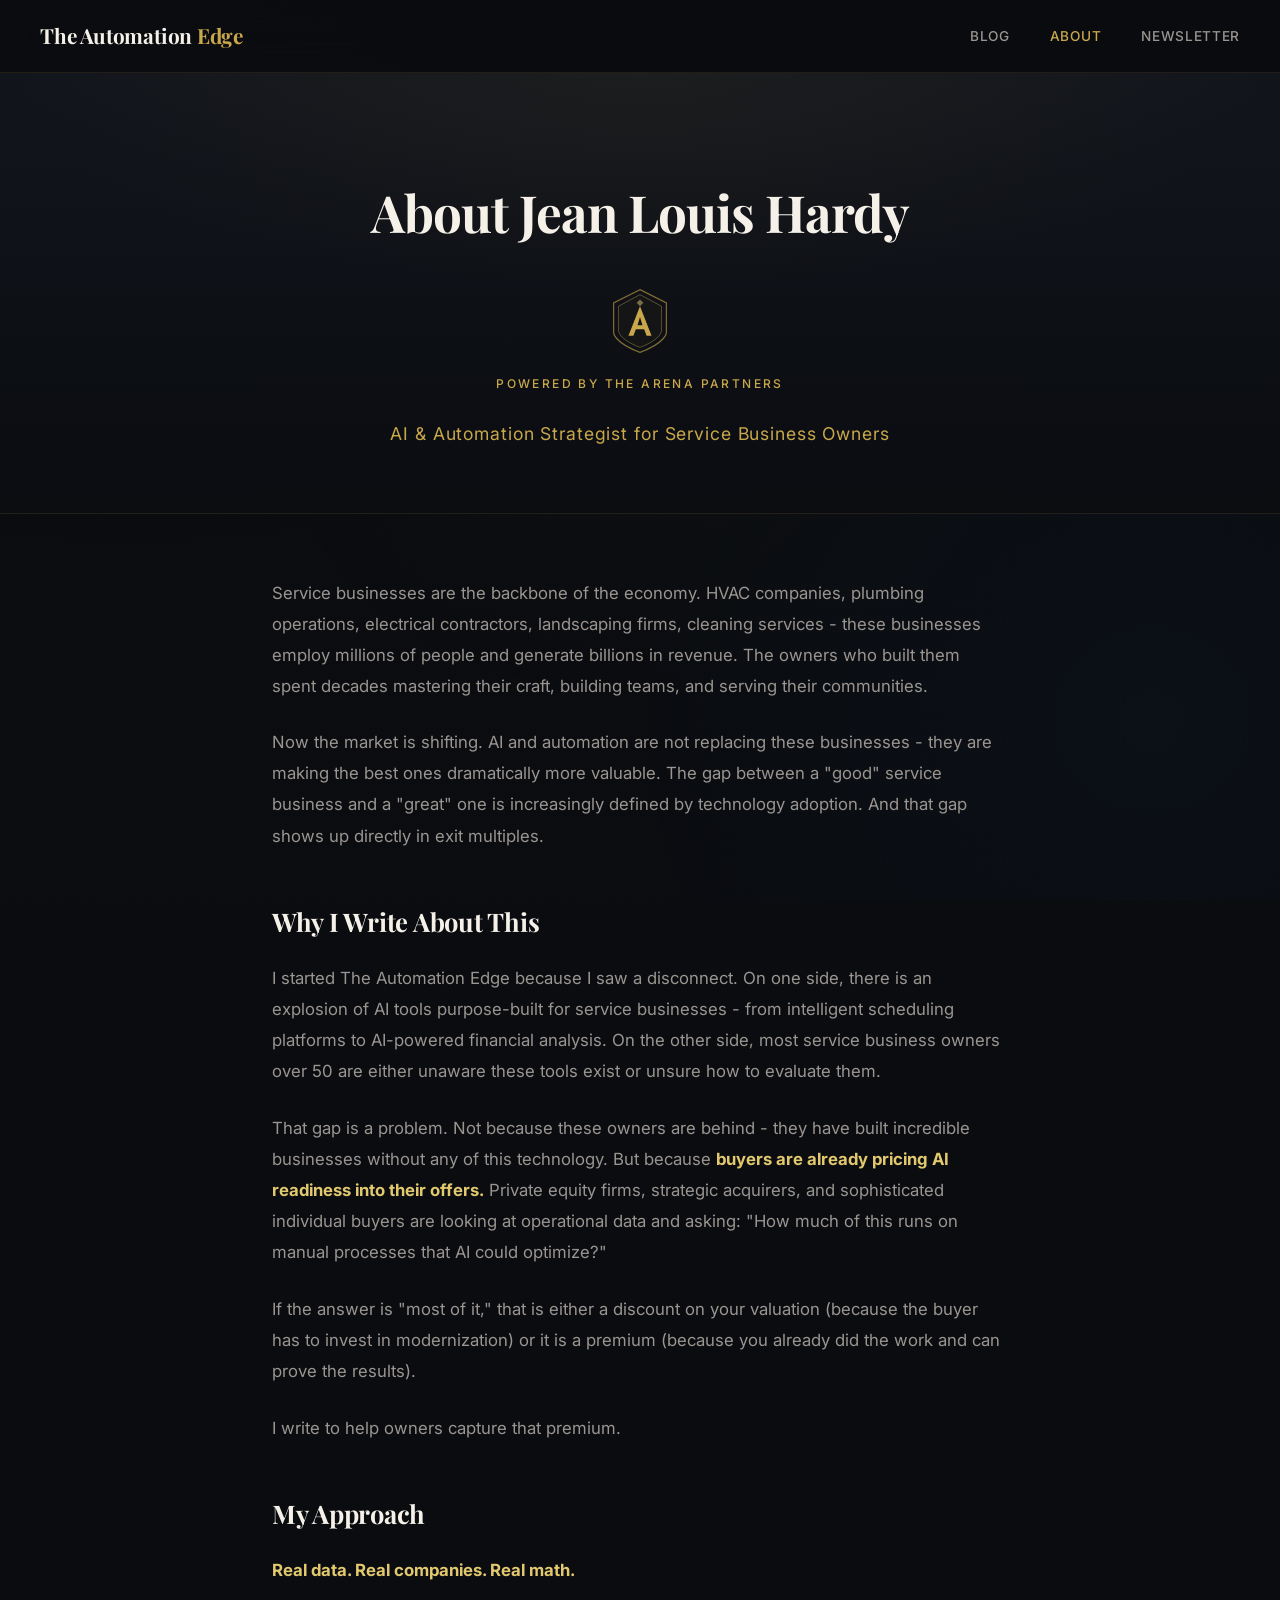
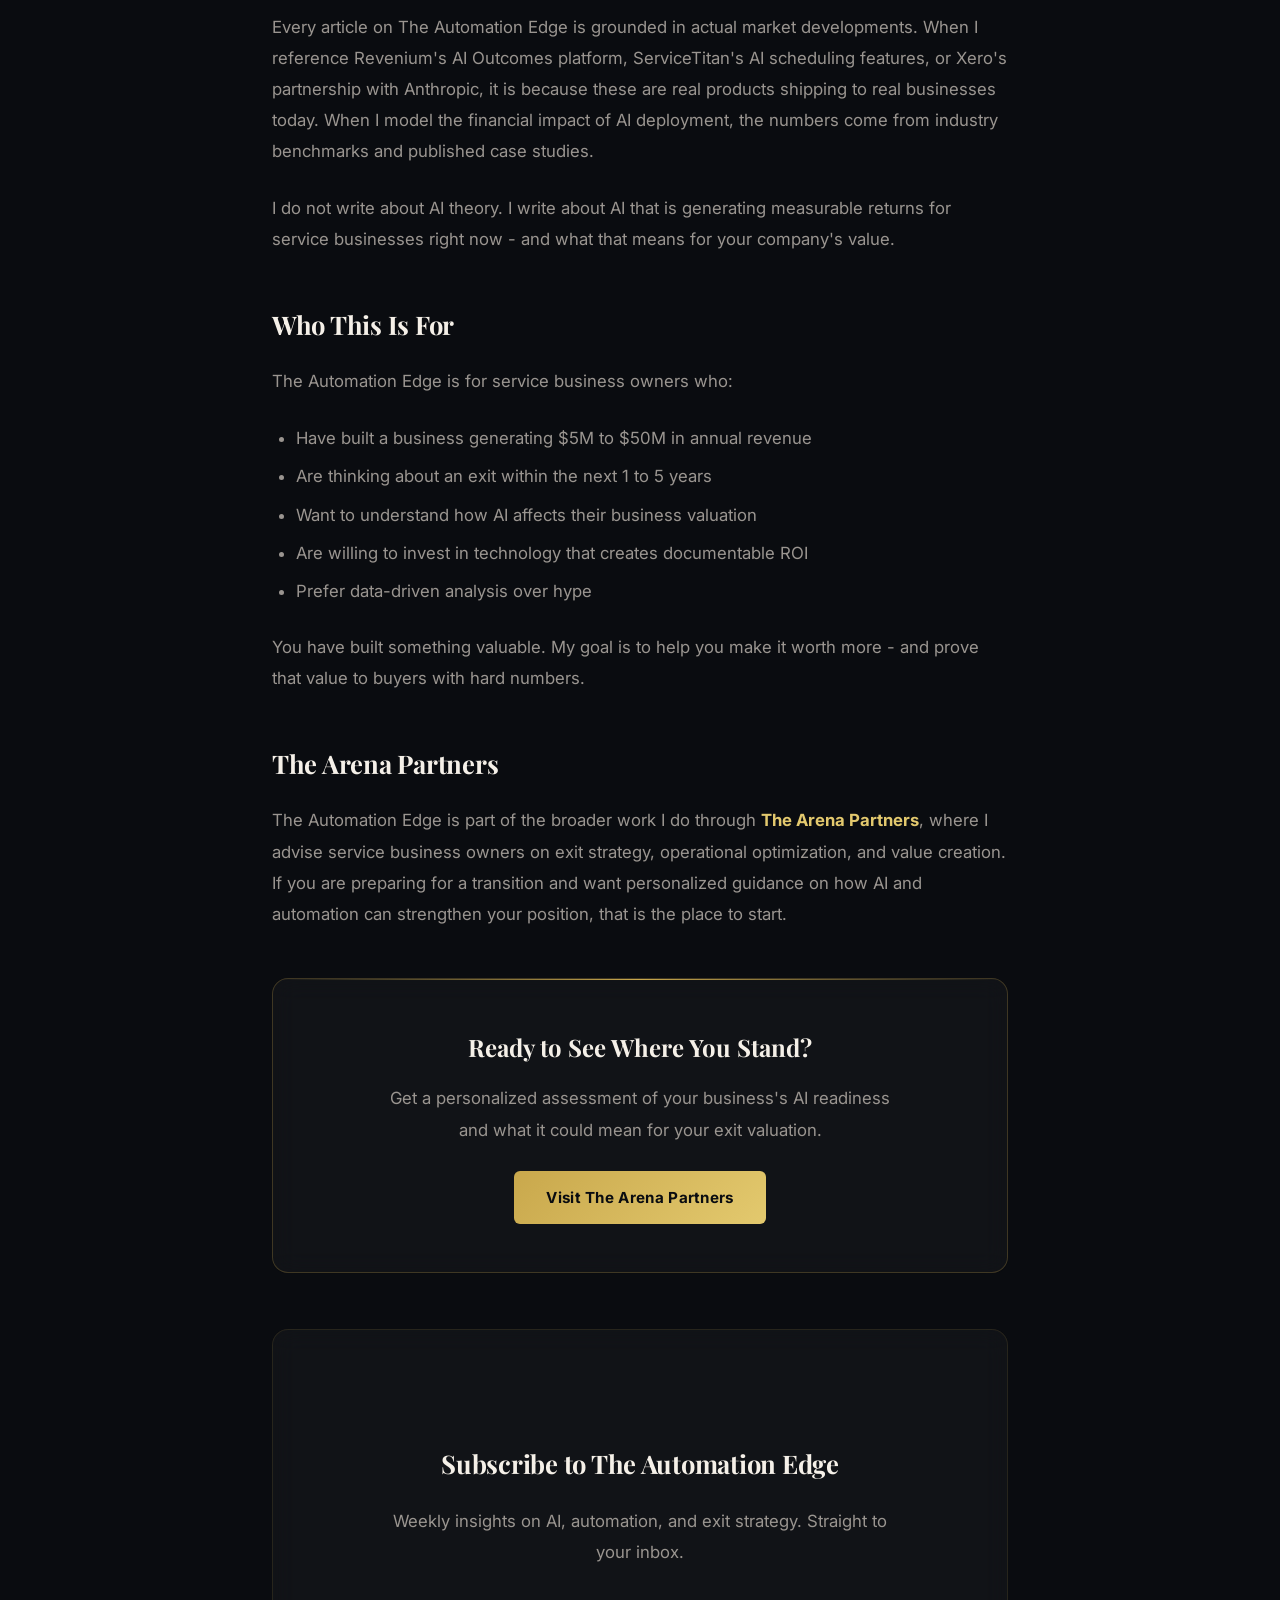
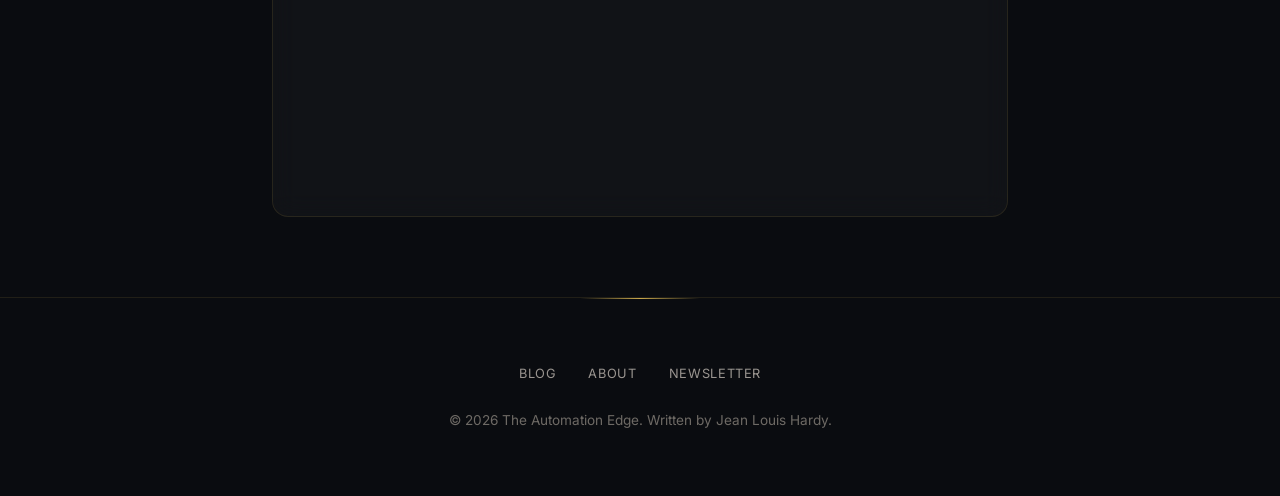
==== about.html @ 89a496de "Premium redesign: Arena logo, glassmorphism, gold accents, scroll progress bar - Added inline SVG Ar" ====
<!DOCTYPE html>
<html lang="en">
<head>
  <meta charset="UTF-8">
  <meta name="viewport" content="width=device-width, initial-scale=1.0">
  <title>About Jean Louis Hardy - The Automation Edge</title>
  <meta name="description" content="Jean Louis Hardy writes about AI, automation, and exit strategy for service business owners. Learn about the mind behind The Automation Edge.">
  <meta name="author" content="Jean Louis Hardy">
  <link rel="canonical" href="https://vivianashford.github.io/automation-edge/about.html">

  <!-- Open Graph -->
  <meta property="og:type" content="profile">
  <meta property="og:title" content="About Jean Louis Hardy - The Automation Edge">
  <meta property="og:description" content="AI and automation strategist helping service business owners maximize exit value.">
  <meta property="og:url" content="https://vivianashford.github.io/automation-edge/about.html">
  <meta property="og:site_name" content="The Automation Edge">

  <link rel="stylesheet" href="style.css">

  <!-- Google Analytics -->
  <script async src="https://www.googletagmanager.com/gtag/js?id=G-SDMM90P63D"></script>
  <script>
    window.dataLayer = window.dataLayer || [];
    function gtag(){dataLayer.push(arguments);}
    gtag('js', new Date());
    gtag('config', 'G-SDMM90P63D');
  </script>

  <script type="application/ld+json">
  {
    "@context": "https://schema.org",
    "@type": "Person",
    "name": "Jean Louis Hardy",
    "url": "https://vivianashford.github.io/automation-edge/about.html",
    "jobTitle": "AI & Automation Strategist",
    "description": "Helping service business owners leverage AI and automation to increase operational efficiency, drive higher valuations, and achieve premium exits."
  }
  </script>
</head>
<body>

  <!-- Scroll Progress Bar -->
  <div class="scroll-progress" id="scrollProgress"></div>

  <!-- Navigation -->
  <nav class="site-nav">
    <div class="nav-inner">
      <a href="index.html" class="nav-brand">The Automation <span>Edge</span></a>
      <button class="nav-toggle" onclick="document.querySelector('.nav-links').classList.toggle('open')" aria-label="Toggle menu">&#9776;</button>
      <ul class="nav-links">
        <li><a href="index.html">Blog</a></li>
        <li><a href="about.html" class="active">About</a></li>
        <li><a href="https://thearenapartners.substack.com" target="_blank" rel="noopener">Newsletter</a></li>
      </ul>
    </div>
  </nav>

  <!-- About Hero -->
  <section class="about-hero">
    <h1>About Jean Louis Hardy</h1>

    <!-- Arena Logo -->
    <div class="arena-logo-container">
      <svg width="60" height="66" viewBox="0 0 72 80" fill="none" xmlns="http://www.w3.org/2000/svg">
        <path d="M36 2L68 18V54C68 54 68 66 36 78C4 66 4 54 4 54V18L36 2Z" stroke="#C9A84C" stroke-width="1.5" fill="none" opacity="0.6"/>
        <path d="M36 8L62 22V52C62 52 62 62 36 72C10 62 10 52 10 52V22L36 8Z" stroke="#C9A84C" stroke-width="0.5" fill="rgba(201,168,76,0.03)"/>
        <path d="M36 22L50 58H44L41 50H31L28 58H22L36 22Z M33 45H39L36 35L33 45Z" fill="#C9A84C"/>
        <path d="M36 14L40 18L36 22L32 18L36 14Z" fill="#E3C96E" opacity="0.5"/>
      </svg>
      <div class="arena-logo-text">Powered by The Arena Partners</div>
    </div>

    <p class="subtitle">AI &amp; Automation Strategist for Service Business Owners</p>
  </section>

  <!-- About Content -->
  <div class="about-content">

    <p>Service businesses are the backbone of the economy. HVAC companies, plumbing operations, electrical contractors, landscaping firms, cleaning services - these businesses employ millions of people and generate billions in revenue. The owners who built them spent decades mastering their craft, building teams, and serving their communities.</p>

    <p>Now the market is shifting. AI and automation are not replacing these businesses - they are making the best ones dramatically more valuable. The gap between a "good" service business and a "great" one is increasingly defined by technology adoption. And that gap shows up directly in exit multiples.</p>

    <h2>Why I Write About This</h2>

    <p>I started The Automation Edge because I saw a disconnect. On one side, there is an explosion of AI tools purpose-built for service businesses - from intelligent scheduling platforms to AI-powered financial analysis. On the other side, most service business owners over 50 are either unaware these tools exist or unsure how to evaluate them.</p>

    <p>That gap is a problem. Not because these owners are behind - they have built incredible businesses without any of this technology. But because <strong>buyers are already pricing AI readiness into their offers.</strong> Private equity firms, strategic acquirers, and sophisticated individual buyers are looking at operational data and asking: "How much of this runs on manual processes that AI could optimize?"</p>

    <p>If the answer is "most of it," that is either a discount on your valuation (because the buyer has to invest in modernization) or it is a premium (because you already did the work and can prove the results).</p>

    <p>I write to help owners capture that premium.</p>

    <h2>My Approach</h2>

    <p><strong>Real data. Real companies. Real math.</strong></p>

    <p>Every article on The Automation Edge is grounded in actual market developments. When I reference Revenium's AI Outcomes platform, ServiceTitan's AI scheduling features, or Xero's partnership with Anthropic, it is because these are real products shipping to real businesses today. When I model the financial impact of AI deployment, the numbers come from industry benchmarks and published case studies.</p>

    <p>I do not write about AI theory. I write about AI that is generating measurable returns for service businesses right now - and what that means for your company's value.</p>

    <h2>Who This Is For</h2>

    <p>The Automation Edge is for service business owners who:</p>

    <ul>
      <li>Have built a business generating $5M to $50M in annual revenue</li>
      <li>Are thinking about an exit within the next 1 to 5 years</li>
      <li>Want to understand how AI affects their business valuation</li>
      <li>Are willing to invest in technology that creates documentable ROI</li>
      <li>Prefer data-driven analysis over hype</li>
    </ul>

    <p>You have built something valuable. My goal is to help you make it worth more - and prove that value to buyers with hard numbers.</p>

    <h2>The Arena Partners</h2>

    <p>The Automation Edge is part of the broader work I do through <strong>The Arena Partners</strong>, where I advise service business owners on exit strategy, operational optimization, and value creation. If you are preparing for a transition and want personalized guidance on how AI and automation can strengthen your position, that is the place to start.</p>

    <div class="article-cta" style="margin-top: 3rem;">
      <h3>Ready to See Where You Stand?</h3>
      <p>Get a personalized assessment of your business's AI readiness and what it could mean for your exit valuation.</p>
      <a href="https://thearenapartners.com" class="btn" target="_blank" rel="noopener">Visit The Arena Partners</a>
    </div>

    <div class="newsletter-section" style="margin-top: 3rem;">
      <h2>Subscribe to The Automation Edge</h2>
      <p>Weekly insights on AI, automation, and exit strategy. Straight to your inbox.</p>
      <iframe src="https://thearenapartners.substack.com/embed" width="480" height="150" style="background: transparent;" frameborder="0" scrolling="no"></iframe>
    </div>

  </div>

  <!-- Footer -->
  <footer class="site-footer">
    <div class="footer-inner">
      <ul class="footer-links">
        <li><a href="index.html">Blog</a></li>
        <li><a href="about.html">About</a></li>
        <li><a href="https://thearenapartners.substack.com" target="_blank" rel="noopener">Newsletter</a></li>
      </ul>
      <p>&copy; 2026 The Automation Edge. Written by Jean Louis Hardy.</p>
    </div>
  </footer>

  <script>
    const progressBar = document.getElementById('scrollProgress');
    window.addEventListener('scroll', () => {
      const scrollTop = document.documentElement.scrollTop || document.body.scrollTop;
      const scrollHeight = document.documentElement.scrollHeight - document.documentElement.clientHeight;
      progressBar.style.width = (scrollTop / scrollHeight) * 100 + '%';
    });
    const revealEls = document.querySelectorAll('.article-cta, .newsletter-section');
    revealEls.forEach(el => el.classList.add('reveal'));
    const obs = new IntersectionObserver((entries) => {
      entries.forEach(e => { if (e.isIntersecting) { e.target.classList.add('revealed'); obs.unobserve(e.target); } });
    }, { threshold: 0.1, rootMargin: '0px 0px -40px 0px' });
    revealEls.forEach(el => obs.observe(el));
  </script>

</body>
</html>
---- style.css ----
/* ============================================
   The Automation Edge - Premium Style System
   ============================================ */

/* Fonts */
@import url('https://fonts.googleapis.com/css2?family=Inter:wght@400;500;600;700;800;900&family=Playfair+Display:wght@400;500;600;700;800;900&display=swap');

/* Reset */
*, *::before, *::after {
  box-sizing: border-box;
  margin: 0;
  padding: 0;
}

/* Custom Properties */
:root {
  --bg-primary: #0a0c10;
  --bg-secondary: #12151c;
  --bg-card: rgba(255, 255, 255, 0.03);
  --bg-card-hover: rgba(255, 255, 255, 0.06);
  --accent: #58a6ff;
  --accent-hover: #79b8ff;
  --accent-glow: rgba(88, 166, 255, 0.12);
  --gold: #C9A84C;
  --gold-light: #E3C96E;
  --gold-glow: rgba(201, 168, 76, 0.15);
  --gold-dim: rgba(201, 168, 76, 0.08);
  --text-primary: #f5f0e8;
  --text-secondary: #9a9590;
  --text-muted: #6e6a65;
  --border: rgba(201, 168, 76, 0.12);
  --border-light: rgba(255, 255, 255, 0.06);
  --border-gold: rgba(201, 168, 76, 0.25);
  --success: #3fb950;
  --warning: #d29922;
  --font-body: 'Inter', -apple-system, BlinkMacSystemFont, 'Segoe UI', sans-serif;
  --font-display: 'Playfair Display', Georgia, 'Times New Roman', serif;
  --max-width: 1200px;
  --content-width: 800px;
  --radius: 8px;
  --radius-lg: 16px;
  --transition: 0.3s cubic-bezier(0.4, 0, 0.2, 1);
  --transition-slow: 0.6s cubic-bezier(0.4, 0, 0.2, 1);
}

/* ============================================
   Scroll Progress Bar
   ============================================ */

.scroll-progress {
  position: fixed;
  top: 0;
  left: 0;
  width: 0%;
  height: 2px;
  background: linear-gradient(90deg, var(--gold), var(--gold-light), var(--accent));
  z-index: 9999;
  transition: width 0.1s linear;
}

/* ============================================
   Base & Background
   ============================================ */

html {
  font-size: 16px;
  scroll-behavior: smooth;
}

body {
  font-family: var(--font-body);
  background-color: var(--bg-primary);
  color: var(--text-primary);
  line-height: 1.7;
  -webkit-font-smoothing: antialiased;
  -moz-osx-font-smoothing: grayscale;
  position: relative;
  overflow-x: hidden;
}

/* Noise texture overlay */
body::before {
  content: '';
  position: fixed;
  top: 0;
  left: 0;
  width: 100%;
  height: 100%;
  pointer-events: none;
  z-index: 0;
  opacity: 0.035;
  background-image: 
    repeating-radial-gradient(circle at 17% 32%, rgba(255,255,255,0.12) 0px, transparent 1px),
    repeating-radial-gradient(circle at 62% 71%, rgba(255,255,255,0.08) 0px, transparent 1px),
    repeating-radial-gradient(circle at 89% 15%, rgba(255,255,255,0.1) 0px, transparent 1px);
  background-size: 3px 3px, 4px 4px, 5px 5px;
}

/* Gradient mesh background */
body::after {
  content: '';
  position: fixed;
  top: 0;
  left: 0;
  width: 100%;
  height: 100%;
  pointer-events: none;
  z-index: -1;
  background: 
    radial-gradient(ellipse 80% 60% at 10% 20%, rgba(201, 168, 76, 0.04) 0%, transparent 70%),
    radial-gradient(ellipse 60% 80% at 90% 80%, rgba(88, 166, 255, 0.03) 0%, transparent 70%),
    radial-gradient(ellipse 50% 50% at 50% 50%, rgba(201, 168, 76, 0.02) 0%, transparent 60%);
}

/* Ensure content is above overlays */
body > *:not(.scroll-progress) {
  position: relative;
  z-index: 1;
}

a {
  color: var(--accent);
  text-decoration: none;
  transition: color var(--transition);
}

a:hover {
  color: var(--accent-hover);
}

img {
  max-width: 100%;
  height: auto;
}

/* ============================================
   Scroll Reveal Animations
   ============================================ */

.reveal {
  opacity: 0;
  transform: translateY(30px);
  transition: opacity 0.8s cubic-bezier(0.4, 0, 0.2, 1), transform 0.8s cubic-bezier(0.4, 0, 0.2, 1);
}

.reveal.revealed {
  opacity: 1;
  transform: translateY(0);
}

/* ============================================
   Gold Decorative Horizontal Rule
   ============================================ */

.gold-rule {
  border: none;
  height: 1px;
  background: linear-gradient(90deg, transparent, var(--gold), transparent);
  margin: 3rem auto;
  max-width: 200px;
  opacity: 0.5;
}

/* ============================================
   Navigation
   ============================================ */

.site-nav {
  position: sticky;
  top: 0;
  z-index: 100;
  background: rgba(10, 12, 16, 0.8);
  backdrop-filter: blur(20px) saturate(180%);
  -webkit-backdrop-filter: blur(20px) saturate(180%);
  border-bottom: 1px solid var(--border);
  padding: 0 2rem;
}

.nav-inner {
  max-width: var(--max-width);
  margin: 0 auto;
  display: flex;
  align-items: center;
  justify-content: space-between;
  height: 72px;
}

.nav-brand {
  font-family: var(--font-display);
  font-size: 1.3rem;
  font-weight: 700;
  color: var(--text-primary);
  letter-spacing: -0.01em;
}

.nav-brand span {
  color: var(--gold);
}

.nav-links {
  display: flex;
  gap: 2.5rem;
  list-style: none;
}

.nav-links a {
  color: var(--text-secondary);
  font-size: 0.85rem;
  font-weight: 500;
  letter-spacing: 0.05em;
  text-transform: uppercase;
  transition: color var(--transition);
}

.nav-links a:hover,
.nav-links a.active {
  color: var(--gold);
}

.nav-toggle {
  display: none;
  background: none;
  border: none;
  color: var(--text-primary);
  font-size: 1.5rem;
  cursor: pointer;
}

/* ============================================
   Arena Logo Animation
   ============================================ */

@keyframes logo-glow {
  0%, 100% { filter: drop-shadow(0 0 8px rgba(201, 168, 76, 0.3)); }
  50% { filter: drop-shadow(0 0 20px rgba(201, 168, 76, 0.6)); }
}

@keyframes shimmer {
  0% { opacity: 0.6; }
  50% { opacity: 1; }
  100% { opacity: 0.6; }
}

.arena-logo-container {
  margin: 2rem auto 1.5rem;
  text-align: center;
}

.arena-logo-container svg {
  animation: logo-glow 3s ease-in-out infinite;
}

.arena-logo-text {
  font-family: var(--font-body);
  font-size: 0.75rem;
  font-weight: 500;
  letter-spacing: 0.2em;
  text-transform: uppercase;
  color: var(--gold);
  margin-top: 0.75rem;
  animation: shimmer 3s ease-in-out infinite;
}

/* ============================================
   Hero Section
   ============================================ */

.hero {
  padding: 8rem 2rem 6rem;
  text-align: center;
  position: relative;
  overflow: hidden;
  border-bottom: 1px solid var(--border);
}

/* Animated gradient background for hero */
.hero::before {
  content: '';
  position: absolute;
  top: 0;
  left: 0;
  width: 100%;
  height: 100%;
  background: 
    radial-gradient(ellipse 100% 100% at 20% 0%, rgba(201, 168, 76, 0.08) 0%, transparent 50%),
    radial-gradient(ellipse 80% 80% at 80% 100%, rgba(88, 166, 255, 0.06) 0%, transparent 50%),
    linear-gradient(180deg, var(--bg-secondary) 0%, var(--bg-primary) 100%);
  z-index: 0;
  animation: hero-gradient 8s ease-in-out infinite alternate;
}

@keyframes hero-gradient {
  0% {
    background: 
      radial-gradient(ellipse 100% 100% at 20% 0%, rgba(201, 168, 76, 0.08) 0%, transparent 50%),
      radial-gradient(ellipse 80% 80% at 80% 100%, rgba(88, 166, 255, 0.06) 0%, transparent 50%),
      linear-gradient(180deg, var(--bg-secondary) 0%, var(--bg-primary) 100%);
  }
  100% {
    background: 
      radial-gradient(ellipse 100% 100% at 80% 0%, rgba(201, 168, 76, 0.06) 0%, transparent 50%),
      radial-gradient(ellipse 80% 80% at 20% 100%, rgba(88, 166, 255, 0.08) 0%, transparent 50%),
      linear-gradient(180deg, var(--bg-secondary) 0%, var(--bg-primary) 100%);
  }
}

/* Floating geometric shapes */
.hero::after {
  content: '';
  position: absolute;
  top: 10%;
  right: 5%;
  width: 300px;
  height: 300px;
  border: 1px solid rgba(201, 168, 76, 0.08);
  transform: rotate(45deg);
  z-index: 0;
  animation: float-shape 12s ease-in-out infinite;
}

@keyframes float-shape {
  0%, 100% { transform: rotate(45deg) translate(0, 0); opacity: 0.5; }
  50% { transform: rotate(50deg) translate(20px, -20px); opacity: 0.8; }
}

.hero > * {
  position: relative;
  z-index: 1;
}

.hero h1 {
  font-family: var(--font-display);
  font-size: clamp(2.5rem, 5.5vw, 4rem);
  font-weight: 700;
  letter-spacing: -0.02em;
  line-height: 1.15;
  margin-bottom: 1rem;
}

.hero h1 span {
  background: linear-gradient(135deg, var(--gold), var(--gold-light));
  -webkit-background-clip: text;
  -webkit-text-fill-color: transparent;
  background-clip: text;
}

.hero .tagline {
  font-size: 1.15rem;
  color: var(--text-secondary);
  max-width: 620px;
  margin: 0 auto 2.5rem;
  line-height: 1.7;
}

.hero .hero-cta {
  display: inline-flex;
  align-items: center;
  gap: 0.5rem;
  background: linear-gradient(135deg, var(--gold), var(--gold-light));
  color: var(--bg-primary);
  padding: 0.85rem 2rem;
  border-radius: 6px;
  font-weight: 700;
  font-size: 0.95rem;
  letter-spacing: 0.02em;
  transition: transform var(--transition), box-shadow var(--transition);
  border: none;
}

.hero .hero-cta:hover {
  transform: translateY(-2px);
  box-shadow: 0 8px 30px rgba(201, 168, 76, 0.25);
  color: var(--bg-primary);
}

/* ============================================
   Section Layouts
   ============================================ */

.section {
  max-width: var(--max-width);
  margin: 0 auto;
  padding: 5rem 2rem;
}

.section-header {
  margin-bottom: 3rem;
}

.section-header h2 {
  font-family: var(--font-display);
  font-size: 2rem;
  font-weight: 700;
  letter-spacing: -0.01em;
  margin-bottom: 0.75rem;
}

.section-header p {
  color: var(--text-secondary);
  font-size: 1.05rem;
}

/* ============================================
   Post Cards (Homepage Grid) - Glassmorphism
   ============================================ */

.post-grid {
  display: grid;
  grid-template-columns: repeat(auto-fill, minmax(340px, 1fr));
  gap: 2rem;
}

.post-card {
  background: var(--bg-card);
  backdrop-filter: blur(12px);
  -webkit-backdrop-filter: blur(12px);
  border: 1px solid var(--border-light);
  border-radius: var(--radius-lg);
  padding: 2.5rem;
  transition: all var(--transition);
  display: flex;
  flex-direction: column;
  position: relative;
  overflow: hidden;
}

/* Animated gradient border on hover */
.post-card::before {
  content: '';
  position: absolute;
  top: -1px;
  left: -1px;
  right: -1px;
  bottom: -1px;
  border-radius: var(--radius-lg);
  padding: 1px;
  background: linear-gradient(135deg, transparent, transparent);
  -webkit-mask: linear-gradient(#fff 0 0) content-box, linear-gradient(#fff 0 0);
  -webkit-mask-composite: xor;
  mask-composite: exclude;
  transition: background var(--transition-slow);
  pointer-events: none;
}

.post-card:hover::before {
  background: linear-gradient(135deg, var(--gold), var(--accent), var(--gold));
}

.post-card:hover {
  background: var(--bg-card-hover);
  transform: translateY(-4px);
  box-shadow: 
    0 20px 60px rgba(0, 0, 0, 0.4),
    0 0 40px rgba(201, 168, 76, 0.05);
}

.post-card .post-meta {
  font-size: 0.8rem;
  color: var(--text-muted);
  margin-bottom: 1rem;
  display: flex;
  align-items: center;
  gap: 0.75rem;
}

.post-card .post-tag {
  background: var(--gold-dim);
  color: var(--gold);
  padding: 0.25rem 0.75rem;
  border-radius: 4px;
  font-size: 0.7rem;
  font-weight: 600;
  text-transform: uppercase;
  letter-spacing: 0.1em;
}

.post-card h3 {
  font-family: var(--font-display);
  font-size: 1.35rem;
  font-weight: 700;
  line-height: 1.35;
  margin-bottom: 1rem;
  letter-spacing: -0.01em;
}

.post-card h3 a {
  color: var(--text-primary);
  transition: color var(--transition);
}

.post-card h3 a:hover {
  color: var(--gold);
}

.post-card .post-excerpt {
  color: var(--text-secondary);
  font-size: 0.95rem;
  line-height: 1.7;
  flex-grow: 1;
  margin-bottom: 1.5rem;
}

.post-card .read-more {
  font-size: 0.85rem;
  font-weight: 600;
  color: var(--gold);
  display: inline-flex;
  align-items: center;
  gap: 0.35rem;
  letter-spacing: 0.05em;
  text-transform: uppercase;
}

.post-card .read-more::after {
  content: '→';
  transition: transform var(--transition);
}

.post-card:hover .read-more::after {
  transform: translateX(4px);
}

/* ============================================
   Newsletter Signup
   ============================================ */

.newsletter-section {
  background: var(--bg-card);
  backdrop-filter: blur(12px);
  -webkit-backdrop-filter: blur(12px);
  border: 1px solid var(--border);
  border-radius: var(--radius-lg);
  padding: 4rem 3rem;
  text-align: center;
  margin-top: 2rem;
  position: relative;
}

.newsletter-section h2 {
  font-family: var(--font-display);
  font-size: 1.8rem;
  font-weight: 700;
  margin-bottom: 0.75rem;
}

.newsletter-section p {
  color: var(--text-secondary);
  margin-bottom: 2rem;
  max-width: 500px;
  margin-left: auto;
  margin-right: auto;
}

.newsletter-section iframe {
  border: none;
  width: 100%;
  max-width: 480px;
  background: transparent;
}

/* ============================================
   Article Page
   ============================================ */

.article-header {
  max-width: var(--content-width);
  margin: 0 auto;
  padding: 5rem 2rem 2.5rem;
  text-align: center;
}

.article-header .post-tag {
  background: var(--gold-dim);
  color: var(--gold);
  padding: 0.3rem 1rem;
  border-radius: 4px;
  font-size: 0.75rem;
  font-weight: 600;
  text-transform: uppercase;
  letter-spacing: 0.12em;
  display: inline-block;
  margin-bottom: 1.5rem;
}

.article-header h1 {
  font-family: var(--font-display);
  font-size: clamp(2rem, 4.5vw, 3rem);
  font-weight: 700;
  letter-spacing: -0.02em;
  line-height: 1.2;
  margin-bottom: 1.5rem;
}

.article-meta {
  color: var(--text-muted);
  font-size: 0.9rem;
  display: flex;
  align-items: center;
  justify-content: center;
  gap: 1rem;
  flex-wrap: wrap;
}

.article-meta .author {
  color: var(--gold);
  font-weight: 500;
}

.article-meta .separator {
  color: var(--border-gold);
}

/* Article Body */
.article-body {
  max-width: var(--content-width);
  margin: 0 auto;
  padding: 0 2rem 5rem;
}

.article-body h2 {
  font-family: var(--font-display);
  font-size: 1.7rem;
  font-weight: 700;
  margin-top: 3.5rem;
  margin-bottom: 1.25rem;
  letter-spacing: -0.01em;
  color: var(--text-primary);
}

.article-body h3 {
  font-family: var(--font-display);
  font-size: 1.3rem;
  font-weight: 600;
  margin-top: 2.5rem;
  margin-bottom: 1rem;
  color: var(--text-primary);
}

.article-body p {
  margin-bottom: 1.6rem;
  color: var(--text-secondary);
  font-size: 1.05rem;
  line-height: 1.85;
}

.article-body strong {
  color: var(--text-primary);
  font-weight: 600;
}

.article-body ul,
.article-body ol {
  margin-bottom: 1.6rem;
  padding-left: 1.5rem;
  color: var(--text-secondary);
}

.article-body li {
  margin-bottom: 0.6rem;
  font-size: 1.05rem;
  line-height: 1.8;
}

.article-body blockquote {
  border-left: 3px solid var(--gold);
  margin: 2.5rem 0;
  padding: 1.25rem 1.75rem;
  background: var(--bg-card);
  backdrop-filter: blur(8px);
  border-radius: 0 var(--radius) var(--radius) 0;
  color: var(--text-secondary);
  font-style: italic;
}

.article-body blockquote p {
  margin-bottom: 0;
}

/* Callout boxes */
.callout {
  background: var(--bg-card);
  backdrop-filter: blur(8px);
  border: 1px solid var(--border);
  border-left: 4px solid var(--gold);
  border-radius: var(--radius);
  padding: 1.75rem;
  margin: 2.5rem 0;
}

.callout.callout-success {
  border-left-color: var(--success);
}

.callout.callout-warning {
  border-left-color: var(--warning);
}

.callout h4 {
  font-family: var(--font-display);
  font-size: 1.05rem;
  font-weight: 700;
  margin-bottom: 0.5rem;
  color: var(--text-primary);
}

.callout p {
  margin-bottom: 0;
  font-size: 0.95rem;
}

/* Math / highlight box */
.math-box {
  background: var(--bg-card);
  backdrop-filter: blur(12px);
  border: 1px solid var(--gold);
  border-radius: var(--radius-lg);
  padding: 2.5rem;
  margin: 2.5rem 0;
  font-family: 'Inter', monospace;
  position: relative;
}

/* Corner accents on math box */
.math-box::before,
.math-box::after {
  content: '';
  position: absolute;
  width: 20px;
  height: 20px;
  border-color: var(--gold);
  border-style: solid;
}

.math-box::before {
  top: -1px;
  left: -1px;
  border-width: 2px 0 0 2px;
  border-radius: var(--radius-lg) 0 0 0;
}

.math-box::after {
  bottom: -1px;
  right: -1px;
  border-width: 0 2px 2px 0;
  border-radius: 0 0 var(--radius-lg) 0;
}

.math-box h4 {
  color: var(--gold);
  font-size: 0.85rem;
  font-weight: 700;
  margin-bottom: 1.25rem;
  text-transform: uppercase;
  letter-spacing: 0.12em;
}

.math-box .math-line {
  font-size: 1.1rem;
  margin-bottom: 0.5rem;
  color: var(--text-primary);
}

.math-box .math-result {
  font-size: 1.3rem;
  font-weight: 800;
  color: var(--gold-light);
  margin-top: 1rem;
  padding-top: 1rem;
  border-top: 1px solid var(--border);
}

/* Tool card for listicles */
.tool-card {
  background: var(--bg-card);
  backdrop-filter: blur(12px);
  border: 1px solid var(--border-light);
  border-radius: var(--radius-lg);
  padding: 2.5rem;
  margin: 2.5rem 0;
  transition: border-color var(--transition);
}

.tool-card:hover {
  border-color: var(--border-gold);
}

.tool-card h3 {
  color: var(--gold);
  font-family: var(--font-display);
}

.tool-card .tool-details {
  display: grid;
  grid-template-columns: repeat(auto-fit, minmax(180px, 1fr));
  gap: 1rem;
  margin-top: 1.25rem;
  padding-top: 1.25rem;
  border-top: 1px solid var(--border);
}

.tool-card .tool-detail {
  font-size: 0.9rem;
}

.tool-card .tool-detail .label {
  color: var(--text-muted);
  text-transform: uppercase;
  font-size: 0.7rem;
  letter-spacing: 0.1em;
  font-weight: 600;
  display: block;
  margin-bottom: 0.3rem;
}

.tool-card .tool-detail .value {
  color: var(--text-primary);
  font-weight: 500;
}

/* ============================================
   CTA Section (in articles)
   ============================================ */

.article-cta {
  background: var(--bg-card);
  backdrop-filter: blur(12px);
  border: 1px solid var(--border-gold);
  border-radius: var(--radius-lg);
  padding: 3rem;
  margin: 3.5rem 0;
  text-align: center;
  position: relative;
  overflow: hidden;
}

.article-cta::before {
  content: '';
  position: absolute;
  top: 0;
  left: 0;
  right: 0;
  height: 1px;
  background: linear-gradient(90deg, transparent, var(--gold), transparent);
}

.article-cta h3 {
  font-family: var(--font-display);
  font-size: 1.5rem;
  font-weight: 700;
  margin-bottom: 1rem;
  margin-top: 0;
  color: var(--text-primary);
}

.article-cta p {
  color: var(--text-secondary);
  margin-bottom: 1.75rem;
  max-width: 500px;
  margin-left: auto;
  margin-right: auto;
}

.article-cta .btn {
  display: inline-flex;
  align-items: center;
  gap: 0.5rem;
  background: linear-gradient(135deg, var(--gold), var(--gold-light));
  color: var(--bg-primary);
  padding: 0.85rem 2rem;
  border-radius: 6px;
  font-weight: 700;
  font-size: 0.95rem;
  letter-spacing: 0.02em;
  transition: transform var(--transition), box-shadow var(--transition);
}

.article-cta .btn:hover {
  transform: translateY(-2px);
  box-shadow: 0 8px 30px rgba(201, 168, 76, 0.25);
  color: var(--bg-primary);
}

/* ============================================
   Related Posts
   ============================================ */

.related-posts {
  max-width: var(--content-width);
  margin: 0 auto;
  padding: 0 2rem 5rem;
  border-top: 1px solid var(--border);
  padding-top: 3.5rem;
}

.related-posts h2 {
  font-family: var(--font-display);
  font-size: 1.5rem;
  font-weight: 700;
  margin-bottom: 2rem;
}

.related-grid {
  display: grid;
  grid-template-columns: repeat(auto-fit, minmax(280px, 1fr));
  gap: 1.5rem;
}

.related-card {
  background: var(--bg-card);
  backdrop-filter: blur(8px);
  border: 1px solid var(--border-light);
  border-radius: var(--radius);
  padding: 1.75rem;
  transition: all var(--transition);
}

.related-card:hover {
  border-color: var(--gold);
  transform: translateY(-2px);
  box-shadow: 0 10px 30px rgba(0, 0, 0, 0.3);
}

.related-card h4 {
  font-family: var(--font-display);
  font-size: 1.1rem;
  font-weight: 700;
  margin-bottom: 0.5rem;
  line-height: 1.35;
}

.related-card h4 a {
  color: var(--text-primary);
}

.related-card h4 a:hover {
  color: var(--gold);
}

.related-card p {
  color: var(--text-muted);
  font-size: 0.85rem;
  line-height: 1.6;
}

/* ============================================
   About Page
   ============================================ */

.about-hero {
  padding: 6rem 2rem 4rem;
  text-align: center;
  position: relative;
  overflow: hidden;
  border-bottom: 1px solid var(--border);
}

.about-hero::before {
  content: '';
  position: absolute;
  top: 0;
  left: 0;
  width: 100%;
  height: 100%;
  background: 
    radial-gradient(ellipse 100% 100% at 50% 0%, rgba(201, 168, 76, 0.06) 0%, transparent 50%),
    linear-gradient(180deg, var(--bg-secondary) 0%, var(--bg-primary) 100%);
  z-index: 0;
}

.about-hero > * {
  position: relative;
  z-index: 1;
}

.about-hero h1 {
  font-family: var(--font-display);
  font-size: clamp(2.2rem, 4.5vw, 3.2rem);
  font-weight: 700;
  letter-spacing: -0.02em;
  margin-bottom: 1rem;
}

.about-hero .subtitle {
  color: var(--gold);
  font-size: 1.1rem;
  letter-spacing: 0.05em;
}

.about-content {
  max-width: var(--content-width);
  margin: 0 auto;
  padding: 4rem 2rem 5rem;
}

.about-content h2 {
  font-family: var(--font-display);
  font-size: 1.6rem;
  font-weight: 700;
  margin-top: 3rem;
  margin-bottom: 1.25rem;
  letter-spacing: -0.01em;
}

.about-content p {
  color: var(--text-secondary);
  font-size: 1.05rem;
  line-height: 1.85;
  margin-bottom: 1.6rem;
}

.about-content strong {
  color: var(--gold-light);
}

.about-content ul {
  margin-bottom: 1.6rem;
  padding-left: 1.5rem;
  color: var(--text-secondary);
}

.about-content li {
  margin-bottom: 0.5rem;
  font-size: 1.05rem;
  line-height: 1.8;
}

/* ============================================
   Footer - Premium Dark with Gold Accents
   ============================================ */

.site-footer {
  border-top: 1px solid var(--border);
  padding: 4rem 2rem;
  text-align: center;
  color: var(--text-muted);
  font-size: 0.85rem;
  position: relative;
}

.site-footer::before {
  content: '';
  position: absolute;
  top: 0;
  left: 50%;
  transform: translateX(-50%);
  width: 120px;
  height: 1px;
  background: linear-gradient(90deg, transparent, var(--gold), transparent);
}

.footer-inner {
  max-width: var(--max-width);
  margin: 0 auto;
}

.footer-links {
  display: flex;
  justify-content: center;
  gap: 2rem;
  list-style: none;
  margin-bottom: 1.5rem;
}

.footer-links a {
  color: var(--text-secondary);
  font-size: 0.8rem;
  letter-spacing: 0.05em;
  text-transform: uppercase;
  transition: color var(--transition);
}

.footer-links a:hover {
  color: var(--gold);
}

.site-footer p {
  color: var(--text-muted);
}

/* ============================================
   Responsive
   ============================================ */

@media (max-width: 768px) {
  .nav-links {
    display: none;
    position: absolute;
    top: 72px;
    left: 0;
    right: 0;
    background: rgba(10, 12, 16, 0.95);
    backdrop-filter: blur(20px);
    border-bottom: 1px solid var(--border);
    flex-direction: column;
    padding: 1.5rem 2rem;
    gap: 1.25rem;
  }

  .nav-links.open {
    display: flex;
  }

  .nav-toggle {
    display: block;
  }

  .hero {
    padding: 5rem 1.5rem 4rem;
  }

  .hero::after {
    width: 150px;
    height: 150px;
  }

  .post-grid {
    grid-template-columns: 1fr;
  }

  .newsletter-section {
    padding: 2.5rem 1.5rem;
  }

  .article-header {
    padding: 3.5rem 1.5rem 2rem;
  }

  .article-cta {
    padding: 2.5rem 1.5rem;
  }

  .math-box {
    padding: 1.75rem;
  }

  .tool-card .tool-details {
    grid-template-columns: 1fr;
  }

  .section {
    padding: 3.5rem 1.5rem;
  }
}

@media (max-width: 480px) {
  .hero h1 {
    font-size: 2rem;
  }

  .article-header h1 {
    font-size: 1.7rem;
  }

  .section {
    padding: 3rem 1rem;
  }

  .post-card {
    padding: 2rem;
  }
}
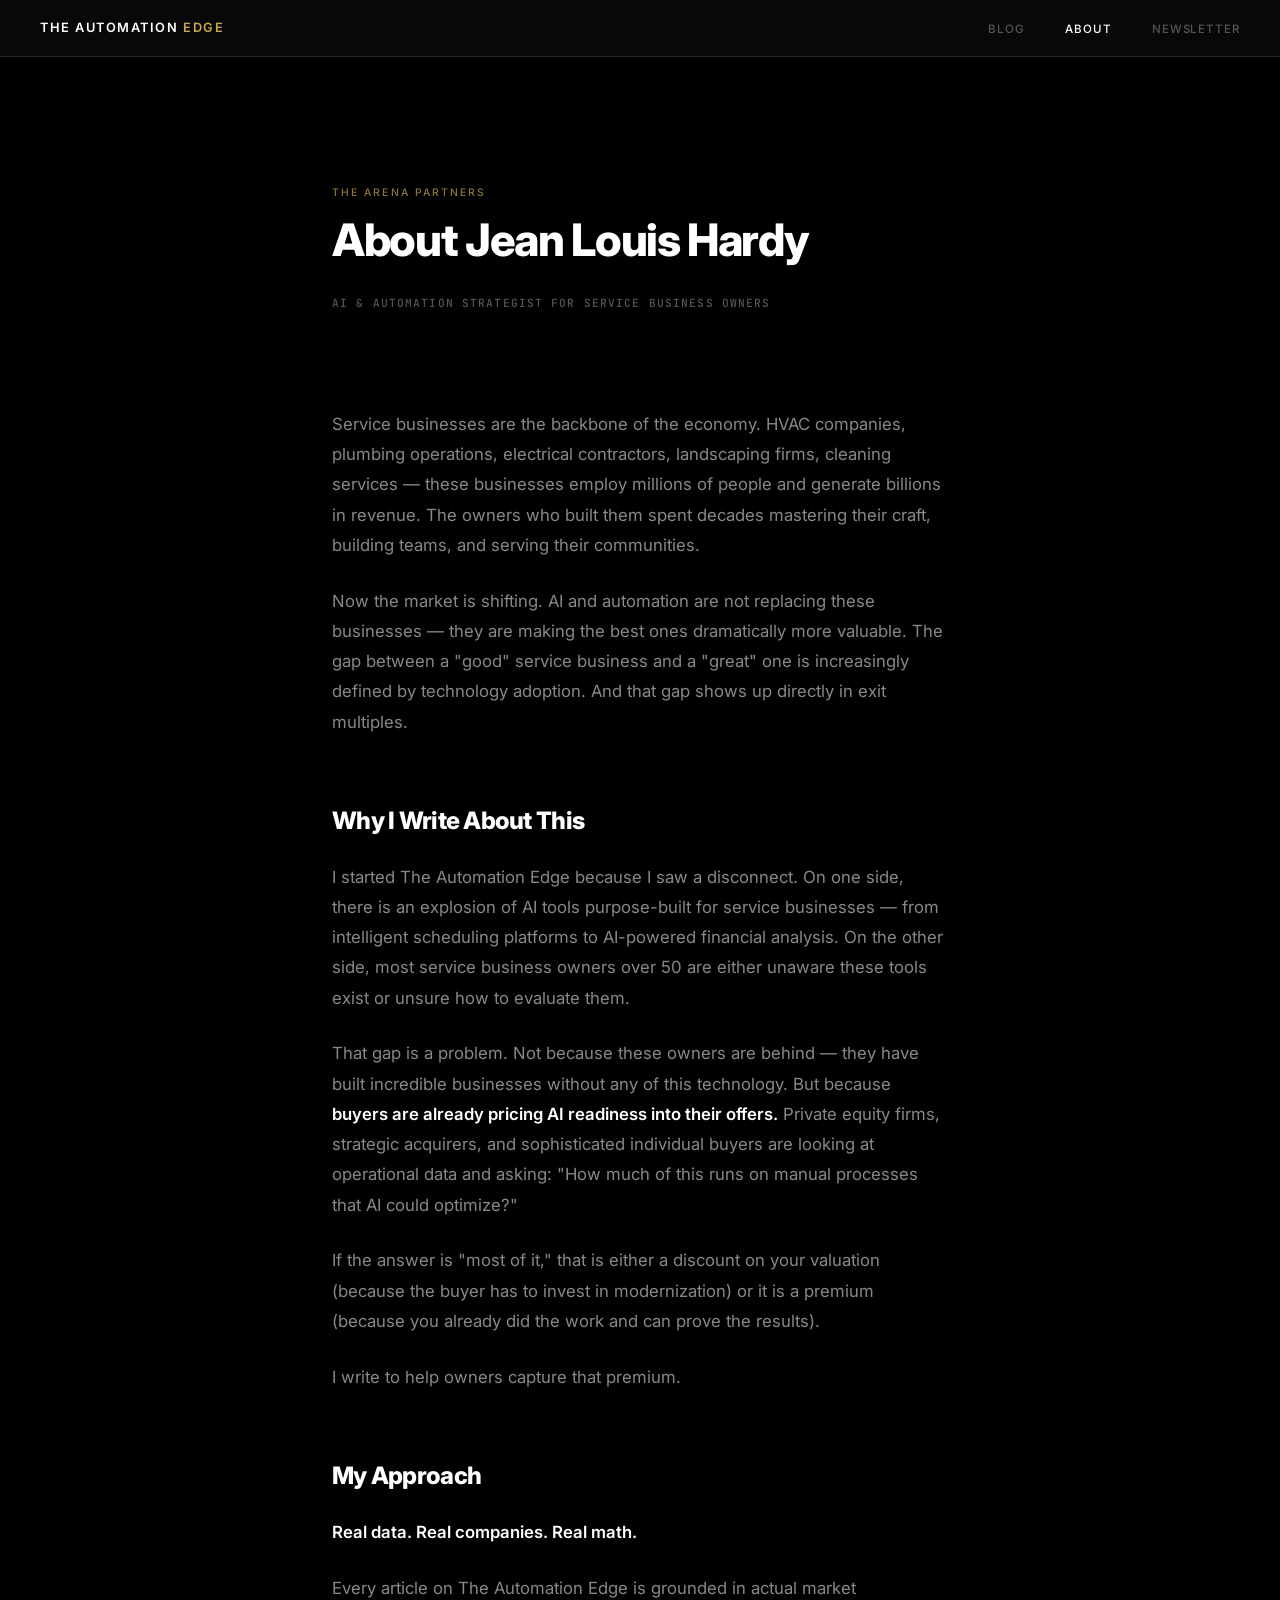
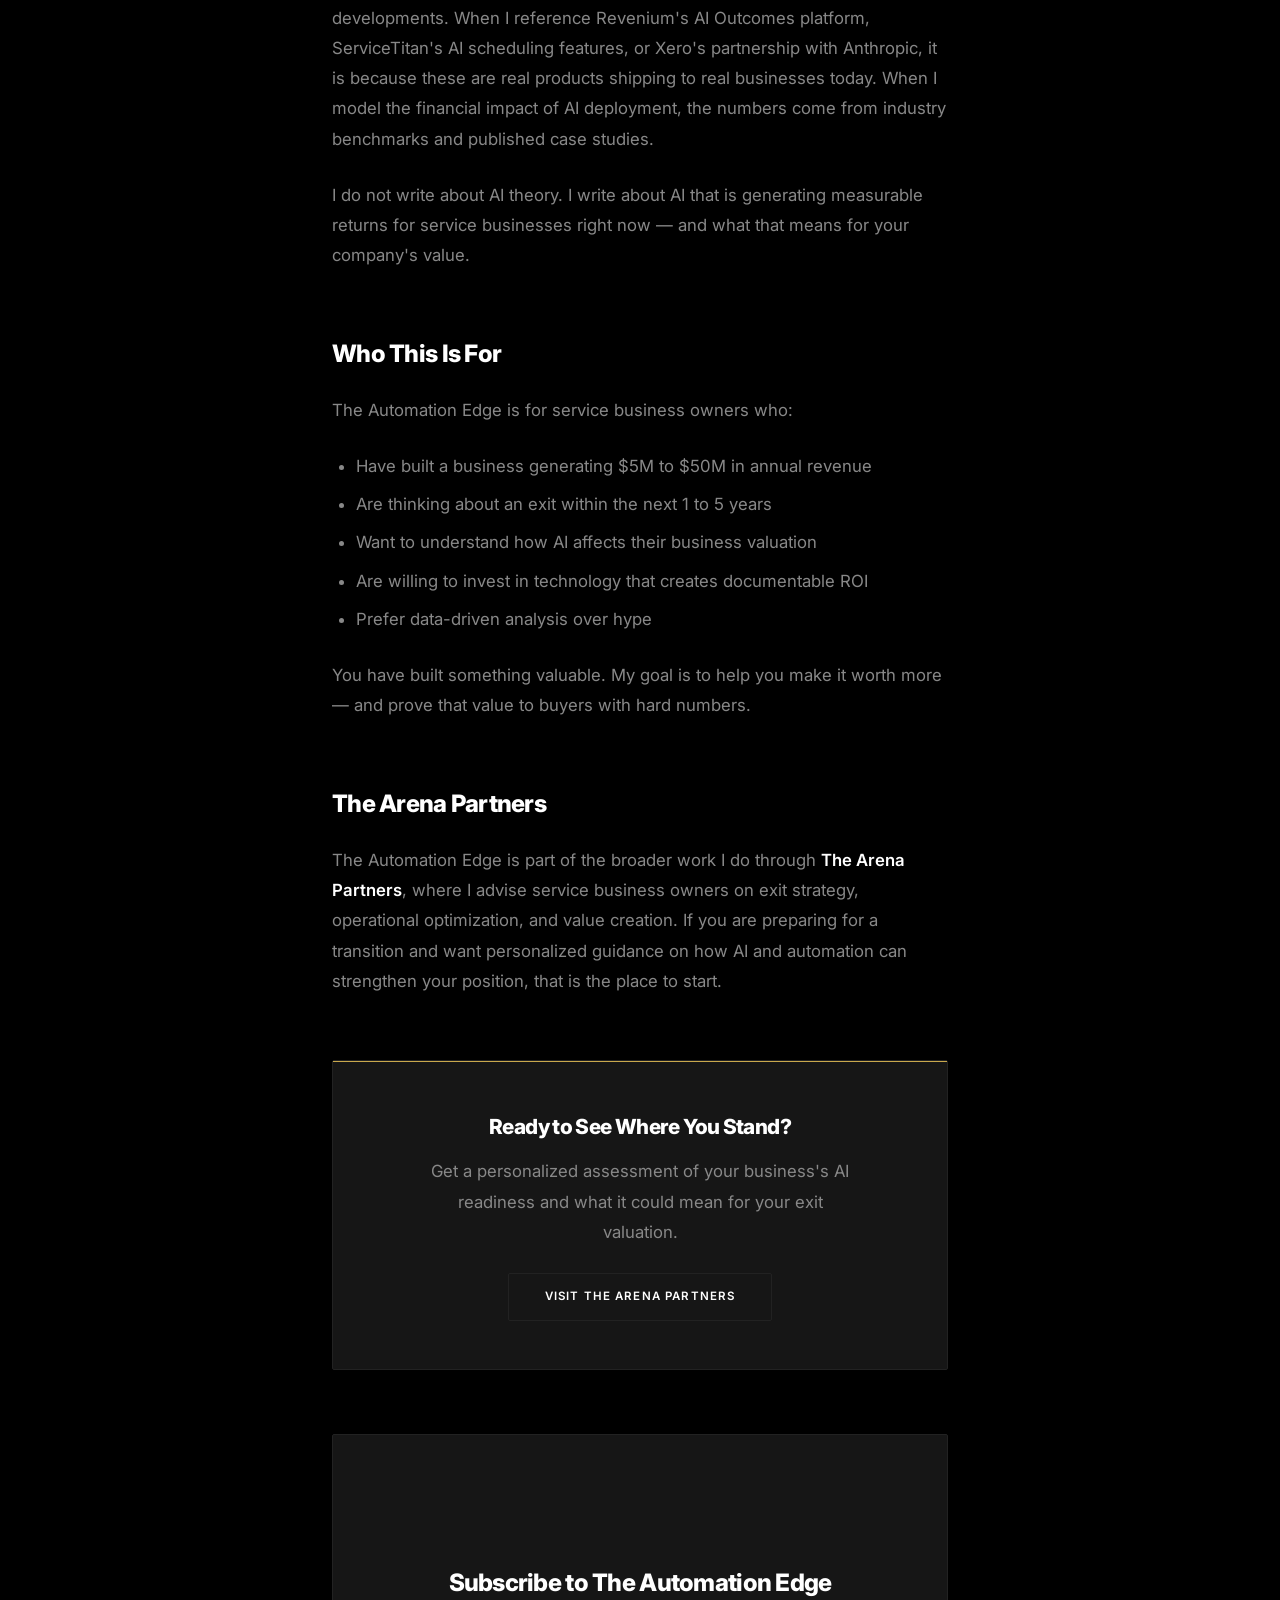
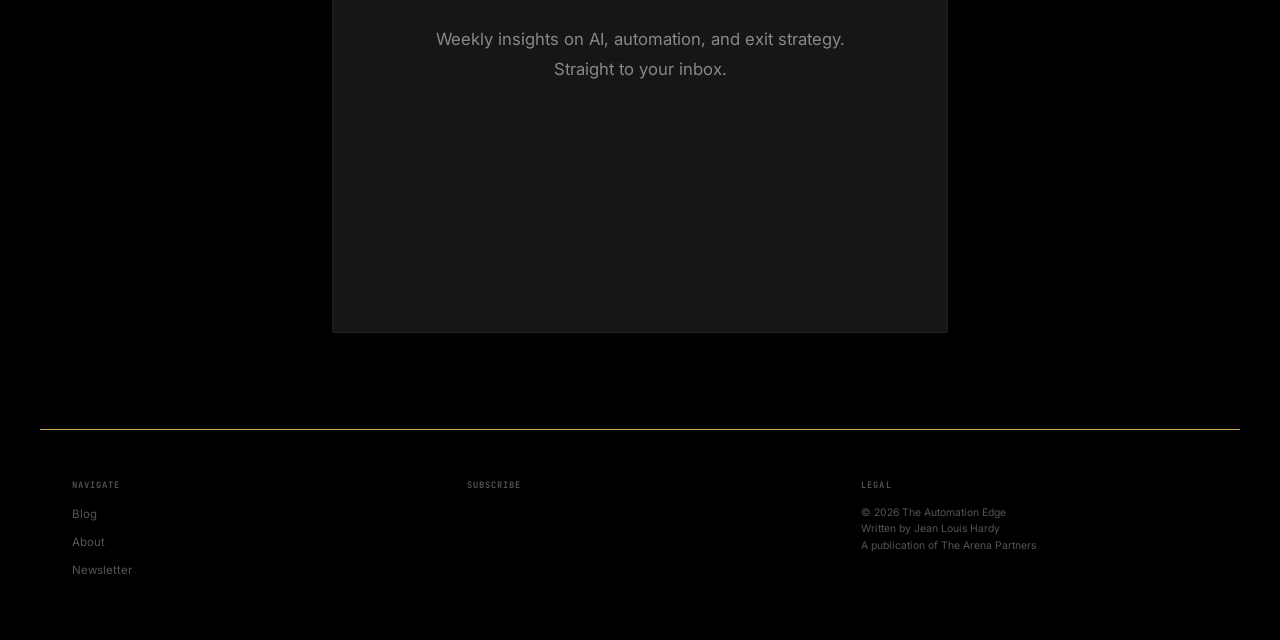
==== commit 8a084ab9: "Redesign: Apple x Bloomberg aesthetic" ====
--- a/about.html
+++ b/about.html
@@ -3,14 +3,14 @@
 <head>
   <meta charset="UTF-8">
   <meta name="viewport" content="width=device-width, initial-scale=1.0">
-  <title>About Jean Louis Hardy - The Automation Edge</title>
+  <title>About Jean Louis Hardy — The Automation Edge</title>
   <meta name="description" content="Jean Louis Hardy writes about AI, automation, and exit strategy for service business owners. Learn about the mind behind The Automation Edge.">
   <meta name="author" content="Jean Louis Hardy">
   <link rel="canonical" href="https://vivianashford.github.io/automation-edge/about.html">
 
   <!-- Open Graph -->
   <meta property="og:type" content="profile">
-  <meta property="og:title" content="About Jean Louis Hardy - The Automation Edge">
+  <meta property="og:title" content="About Jean Louis Hardy — The Automation Edge">
   <meta property="og:description" content="AI and automation strategist helping service business owners maximize exit value.">
   <meta property="og:url" content="https://vivianashford.github.io/automation-edge/about.html">
   <meta property="og:site_name" content="The Automation Edge">
@@ -43,7 +43,7 @@
   <div class="scroll-progress" id="scrollProgress"></div>
 
   <!-- Navigation -->
-  <nav class="site-nav">
+  <nav class="site-nav" id="siteNav">
     <div class="nav-inner">
       <a href="index.html" class="nav-brand">The Automation <span>Edge</span></a>
       <button class="nav-toggle" onclick="document.querySelector('.nav-links').classList.toggle('open')" aria-label="Toggle menu">&#9776;</button>
@@ -57,34 +57,23 @@
 
   <!-- About Hero -->
   <section class="about-hero">
+    <div class="arena-wordmark">The Arena Partners</div>
     <h1>About Jean Louis Hardy</h1>
-
-    <!-- Arena Logo -->
-    <div class="arena-logo-container">
-      <svg width="60" height="66" viewBox="0 0 72 80" fill="none" xmlns="http://www.w3.org/2000/svg">
-        <path d="M36 2L68 18V54C68 54 68 66 36 78C4 66 4 54 4 54V18L36 2Z" stroke="#C9A84C" stroke-width="1.5" fill="none" opacity="0.6"/>
-        <path d="M36 8L62 22V52C62 52 62 62 36 72C10 62 10 52 10 52V22L36 8Z" stroke="#C9A84C" stroke-width="0.5" fill="rgba(201,168,76,0.03)"/>
-        <path d="M36 22L50 58H44L41 50H31L28 58H22L36 22Z M33 45H39L36 35L33 45Z" fill="#C9A84C"/>
-        <path d="M36 14L40 18L36 22L32 18L36 14Z" fill="#E3C96E" opacity="0.5"/>
-      </svg>
-      <div class="arena-logo-text">Powered by The Arena Partners</div>
-    </div>
-
     <p class="subtitle">AI &amp; Automation Strategist for Service Business Owners</p>
   </section>
 
   <!-- About Content -->
   <div class="about-content">
 
-    <p>Service businesses are the backbone of the economy. HVAC companies, plumbing operations, electrical contractors, landscaping firms, cleaning services - these businesses employ millions of people and generate billions in revenue. The owners who built them spent decades mastering their craft, building teams, and serving their communities.</p>
+    <p>Service businesses are the backbone of the economy. HVAC companies, plumbing operations, electrical contractors, landscaping firms, cleaning services — these businesses employ millions of people and generate billions in revenue. The owners who built them spent decades mastering their craft, building teams, and serving their communities.</p>
 
-    <p>Now the market is shifting. AI and automation are not replacing these businesses - they are making the best ones dramatically more valuable. The gap between a "good" service business and a "great" one is increasingly defined by technology adoption. And that gap shows up directly in exit multiples.</p>
+    <p>Now the market is shifting. AI and automation are not replacing these businesses — they are making the best ones dramatically more valuable. The gap between a "good" service business and a "great" one is increasingly defined by technology adoption. And that gap shows up directly in exit multiples.</p>
 
     <h2>Why I Write About This</h2>
 
-    <p>I started The Automation Edge because I saw a disconnect. On one side, there is an explosion of AI tools purpose-built for service businesses - from intelligent scheduling platforms to AI-powered financial analysis. On the other side, most service business owners over 50 are either unaware these tools exist or unsure how to evaluate them.</p>
+    <p>I started The Automation Edge because I saw a disconnect. On one side, there is an explosion of AI tools purpose-built for service businesses — from intelligent scheduling platforms to AI-powered financial analysis. On the other side, most service business owners over 50 are either unaware these tools exist or unsure how to evaluate them.</p>
 
-    <p>That gap is a problem. Not because these owners are behind - they have built incredible businesses without any of this technology. But because <strong>buyers are already pricing AI readiness into their offers.</strong> Private equity firms, strategic acquirers, and sophisticated individual buyers are looking at operational data and asking: "How much of this runs on manual processes that AI could optimize?"</p>
+    <p>That gap is a problem. Not because these owners are behind — they have built incredible businesses without any of this technology. But because <strong>buyers are already pricing AI readiness into their offers.</strong> Private equity firms, strategic acquirers, and sophisticated individual buyers are looking at operational data and asking: "How much of this runs on manual processes that AI could optimize?"</p>
 
     <p>If the answer is "most of it," that is either a discount on your valuation (because the buyer has to invest in modernization) or it is a premium (because you already did the work and can prove the results).</p>
 
@@ -96,7 +85,7 @@
 
     <p>Every article on The Automation Edge is grounded in actual market developments. When I reference Revenium's AI Outcomes platform, ServiceTitan's AI scheduling features, or Xero's partnership with Anthropic, it is because these are real products shipping to real businesses today. When I model the financial impact of AI deployment, the numbers come from industry benchmarks and published case studies.</p>
 
-    <p>I do not write about AI theory. I write about AI that is generating measurable returns for service businesses right now - and what that means for your company's value.</p>
+    <p>I do not write about AI theory. I write about AI that is generating measurable returns for service businesses right now — and what that means for your company's value.</p>
 
     <h2>Who This Is For</h2>
 
@@ -110,19 +99,19 @@
       <li>Prefer data-driven analysis over hype</li>
     </ul>
 
-    <p>You have built something valuable. My goal is to help you make it worth more - and prove that value to buyers with hard numbers.</p>
+    <p>You have built something valuable. My goal is to help you make it worth more — and prove that value to buyers with hard numbers.</p>
 
     <h2>The Arena Partners</h2>
 
     <p>The Automation Edge is part of the broader work I do through <strong>The Arena Partners</strong>, where I advise service business owners on exit strategy, operational optimization, and value creation. If you are preparing for a transition and want personalized guidance on how AI and automation can strengthen your position, that is the place to start.</p>
 
-    <div class="article-cta" style="margin-top: 3rem;">
+    <div class="article-cta" style="margin-top: 4rem;">
       <h3>Ready to See Where You Stand?</h3>
       <p>Get a personalized assessment of your business's AI readiness and what it could mean for your exit valuation.</p>
       <a href="https://thearenapartners.com" class="btn" target="_blank" rel="noopener">Visit The Arena Partners</a>
     </div>
 
-    <div class="newsletter-section" style="margin-top: 3rem;">
+    <div class="newsletter-section" style="margin-top: 4rem;">
       <h2>Subscribe to The Automation Edge</h2>
       <p>Weekly insights on AI, automation, and exit strategy. Straight to your inbox.</p>
       <iframe src="https://thearenapartners.substack.com/embed" width="480" height="150" style="background: transparent;" frameborder="0" scrolling="no"></iframe>
@@ -133,22 +122,52 @@
   <!-- Footer -->
   <footer class="site-footer">
     <div class="footer-inner">
-      <ul class="footer-links">
-        <li><a href="index.html">Blog</a></li>
-        <li><a href="about.html">About</a></li>
-        <li><a href="https://thearenapartners.substack.com" target="_blank" rel="noopener">Newsletter</a></li>
-      </ul>
-      <p>&copy; 2026 The Automation Edge. Written by Jean Louis Hardy.</p>
+      <div class="footer-col">
+        <div class="footer-col-label">Navigate</div>
+        <ul class="footer-links">
+          <li><a href="index.html">Blog</a></li>
+          <li><a href="about.html">About</a></li>
+          <li><a href="https://thearenapartners.substack.com" target="_blank" rel="noopener">Newsletter</a></li>
+        </ul>
+      </div>
+      <div class="footer-col">
+        <div class="footer-col-label">Subscribe</div>
+        <div class="footer-newsletter">
+          <iframe src="https://thearenapartners.substack.com/embed" width="300" height="80" style="background: transparent;" frameborder="0" scrolling="no"></iframe>
+        </div>
+      </div>
+      <div class="footer-col footer-legal">
+        <div class="footer-col-label">Legal</div>
+        <p>&copy; 2026 The Automation Edge</p>
+        <p>Written by Jean Louis Hardy</p>
+        <p>A publication of The Arena Partners</p>
+      </div>
     </div>
   </footer>
 
   <script>
+    // Scroll progress
     const progressBar = document.getElementById('scrollProgress');
     window.addEventListener('scroll', () => {
       const scrollTop = document.documentElement.scrollTop || document.body.scrollTop;
       const scrollHeight = document.documentElement.scrollHeight - document.documentElement.clientHeight;
       progressBar.style.width = (scrollTop / scrollHeight) * 100 + '%';
     });
+
+    // Nav show/hide
+    let lastScrollY = 0;
+    const nav = document.getElementById('siteNav');
+    window.addEventListener('scroll', () => {
+      const currentScrollY = window.scrollY;
+      if (currentScrollY > lastScrollY && currentScrollY > 100) {
+        nav.classList.add('nav-hidden');
+      } else {
+        nav.classList.remove('nav-hidden');
+      }
+      lastScrollY = currentScrollY;
+    });
+
+    // Reveal
     const revealEls = document.querySelectorAll('.article-cta, .newsletter-section');
     revealEls.forEach(el => el.classList.add('reveal'));
     const obs = new IntersectionObserver((entries) => {
--- a/style.css
+++ b/style.css
@@ -1,9 +1,9 @@
 /* ============================================
-   The Automation Edge - Premium Style System
+   The Automation Edge — Apple × Bloomberg
    ============================================ */
 
 /* Fonts */
-@import url('https://fonts.googleapis.com/css2?family=Inter:wght@400;500;600;700;800;900&family=Playfair+Display:wght@400;500;600;700;800;900&display=swap');
+@import url('https://fonts.googleapis.com/css2?family=Inter:wght@300;400;500;600;700;800;900&family=JetBrains+Mono:wght@400;500;600;700&display=swap');
 
 /* Reset */
 *, *::before, *::after {
@@ -14,37 +14,67 @@
 
 /* Custom Properties */
 :root {
-  --bg-primary: #0a0c10;
-  --bg-secondary: #12151c;
-  --bg-card: rgba(255, 255, 255, 0.03);
-  --bg-card-hover: rgba(255, 255, 255, 0.06);
-  --accent: #58a6ff;
-  --accent-hover: #79b8ff;
-  --accent-glow: rgba(88, 166, 255, 0.12);
+  --bg-primary: #000000;
+  --bg-secondary: #0a0a0a;
+  --bg-surface: #111111;
+  --bg-card: #161616;
+  --border: #222222;
   --gold: #C9A84C;
   --gold-light: #E3C96E;
-  --gold-glow: rgba(201, 168, 76, 0.15);
-  --gold-dim: rgba(201, 168, 76, 0.08);
-  --text-primary: #f5f0e8;
-  --text-secondary: #9a9590;
-  --text-muted: #6e6a65;
-  --border: rgba(201, 168, 76, 0.12);
-  --border-light: rgba(255, 255, 255, 0.06);
-  --border-gold: rgba(201, 168, 76, 0.25);
-  --success: #3fb950;
-  --warning: #d29922;
+  --green: #00D26A;
+  --cyan: #00C9DB;
+  --text-primary: #FFFFFF;
+  --text-secondary: #888888;
+  --text-muted: #555555;
   --font-body: 'Inter', -apple-system, BlinkMacSystemFont, 'Segoe UI', sans-serif;
-  --font-display: 'Playfair Display', Georgia, 'Times New Roman', serif;
+  --font-mono: 'JetBrains Mono', 'SF Mono', 'Fira Code', monospace;
   --max-width: 1200px;
-  --content-width: 800px;
-  --radius: 8px;
-  --radius-lg: 16px;
+  --content-width: 680px;
   --transition: 0.3s cubic-bezier(0.4, 0, 0.2, 1);
   --transition-slow: 0.6s cubic-bezier(0.4, 0, 0.2, 1);
 }
 
 /* ============================================
-   Scroll Progress Bar
+   Base
+   ============================================ */
+
+html {
+  font-size: 16px;
+  scroll-behavior: smooth;
+}
+
+body {
+  font-family: var(--font-body);
+  background-color: var(--bg-primary);
+  color: var(--text-primary);
+  line-height: 1.7;
+  -webkit-font-smoothing: antialiased;
+  -moz-osx-font-smoothing: grayscale;
+  overflow-x: hidden;
+}
+
+a {
+  color: var(--text-secondary);
+  text-decoration: none;
+  transition: color var(--transition);
+}
+
+a:hover {
+  color: var(--text-primary);
+}
+
+img {
+  max-width: 100%;
+  height: auto;
+}
+
+::selection {
+  background: rgba(201, 168, 76, 0.25);
+  color: var(--text-primary);
+}
+
+/* ============================================
+   Scroll Progress Bar (top)
    ============================================ */
 
 .scroll-progress {
@@ -52,128 +82,48 @@
   top: 0;
   left: 0;
   width: 0%;
-  height: 2px;
-  background: linear-gradient(90deg, var(--gold), var(--gold-light), var(--accent));
+  height: 1px;
+  background: var(--gold);
   z-index: 9999;
-  transition: width 0.1s linear;
-}
-
-/* ============================================
-   Base & Background
-   ============================================ */
-
-html {
-  font-size: 16px;
-  scroll-behavior: smooth;
-}
-
-body {
-  font-family: var(--font-body);
-  background-color: var(--bg-primary);
-  color: var(--text-primary);
-  line-height: 1.7;
-  -webkit-font-smoothing: antialiased;
-  -moz-osx-font-smoothing: grayscale;
-  position: relative;
-  overflow-x: hidden;
-}
-
-/* Noise texture overlay */
-body::before {
-  content: '';
+  transition: width 0.08s linear;
+}
+
+/* ============================================
+   Scroll Reveal
+   ============================================ */
+
+.reveal {
+  opacity: 0;
+  transform: translateY(24px);
+  transition: opacity 0.7s cubic-bezier(0.4, 0, 0.2, 1), transform 0.7s cubic-bezier(0.4, 0, 0.2, 1);
+}
+
+.reveal.revealed {
+  opacity: 1;
+  transform: translateY(0);
+}
+
+/* ============================================
+   Navigation — Frosted Glass
+   ============================================ */
+
+.site-nav {
   position: fixed;
   top: 0;
   left: 0;
-  width: 100%;
-  height: 100%;
-  pointer-events: none;
-  z-index: 0;
-  opacity: 0.035;
-  background-image: 
-    repeating-radial-gradient(circle at 17% 32%, rgba(255,255,255,0.12) 0px, transparent 1px),
-    repeating-radial-gradient(circle at 62% 71%, rgba(255,255,255,0.08) 0px, transparent 1px),
-    repeating-radial-gradient(circle at 89% 15%, rgba(255,255,255,0.1) 0px, transparent 1px);
-  background-size: 3px 3px, 4px 4px, 5px 5px;
-}
-
-/* Gradient mesh background */
-body::after {
-  content: '';
-  position: fixed;
-  top: 0;
-  left: 0;
-  width: 100%;
-  height: 100%;
-  pointer-events: none;
-  z-index: -1;
-  background: 
-    radial-gradient(ellipse 80% 60% at 10% 20%, rgba(201, 168, 76, 0.04) 0%, transparent 70%),
-    radial-gradient(ellipse 60% 80% at 90% 80%, rgba(88, 166, 255, 0.03) 0%, transparent 70%),
-    radial-gradient(ellipse 50% 50% at 50% 50%, rgba(201, 168, 76, 0.02) 0%, transparent 60%);
-}
-
-/* Ensure content is above overlays */
-body > *:not(.scroll-progress) {
-  position: relative;
-  z-index: 1;
-}
-
-a {
-  color: var(--accent);
-  text-decoration: none;
-  transition: color var(--transition);
-}
-
-a:hover {
-  color: var(--accent-hover);
-}
-
-img {
-  max-width: 100%;
-  height: auto;
-}
-
-/* ============================================
-   Scroll Reveal Animations
-   ============================================ */
-
-.reveal {
-  opacity: 0;
-  transform: translateY(30px);
-  transition: opacity 0.8s cubic-bezier(0.4, 0, 0.2, 1), transform 0.8s cubic-bezier(0.4, 0, 0.2, 1);
-}
-
-.reveal.revealed {
-  opacity: 1;
-  transform: translateY(0);
-}
-
-/* ============================================
-   Gold Decorative Horizontal Rule
-   ============================================ */
-
-.gold-rule {
-  border: none;
-  height: 1px;
-  background: linear-gradient(90deg, transparent, var(--gold), transparent);
-  margin: 3rem auto;
-  max-width: 200px;
-  opacity: 0.5;
-}
-
-/* ============================================
-   Navigation
-   ============================================ */
-
-.site-nav {
-  position: sticky;
-  top: 0;
-  z-index: 100;
-  background: rgba(10, 12, 16, 0.8);
+  right: 0;
+  z-index: 1000;
+  background: rgba(10, 10, 10, 0.8);
   backdrop-filter: blur(20px) saturate(180%);
   -webkit-backdrop-filter: blur(20px) saturate(180%);
   border-bottom: 1px solid var(--border);
   padding: 0 2rem;
+  transform: translateY(0);
+  transition: transform 0.3s ease;
+}
+
+.site-nav.nav-hidden {
+  transform: translateY(-100%);
 }
 
 .nav-inner {
@@ -182,15 +132,16 @@
   display: flex;
   align-items: center;
   justify-content: space-between;
-  height: 72px;
+  height: 56px;
 }
 
 .nav-brand {
-  font-family: var(--font-display);
-  font-size: 1.3rem;
-  font-weight: 700;
-  color: var(--text-primary);
-  letter-spacing: -0.01em;
+  font-family: var(--font-body);
+  font-size: 0.8rem;
+  font-weight: 600;
+  color: var(--text-primary);
+  letter-spacing: 0.12em;
+  text-transform: uppercase;
 }
 
 .nav-brand span {
@@ -204,17 +155,17 @@
 }
 
 .nav-links a {
-  color: var(--text-secondary);
-  font-size: 0.85rem;
+  color: var(--text-muted);
+  font-size: 0.72rem;
   font-weight: 500;
-  letter-spacing: 0.05em;
+  letter-spacing: 0.08em;
   text-transform: uppercase;
   transition: color var(--transition);
 }
 
 .nav-links a:hover,
 .nav-links a.active {
-  color: var(--gold);
+  color: var(--text-primary);
 }
 
 .nav-toggle {
@@ -222,58 +173,71 @@
   background: none;
   border: none;
   color: var(--text-primary);
-  font-size: 1.5rem;
+  font-size: 1.2rem;
   cursor: pointer;
 }
 
 /* ============================================
-   Arena Logo Animation
-   ============================================ */
-
-@keyframes logo-glow {
-  0%, 100% { filter: drop-shadow(0 0 8px rgba(201, 168, 76, 0.3)); }
-  50% { filter: drop-shadow(0 0 20px rgba(201, 168, 76, 0.6)); }
-}
-
-@keyframes shimmer {
-  0% { opacity: 0.6; }
-  50% { opacity: 1; }
-  100% { opacity: 0.6; }
-}
-
-.arena-logo-container {
-  margin: 2rem auto 1.5rem;
-  text-align: center;
-}
-
-.arena-logo-container svg {
-  animation: logo-glow 3s ease-in-out infinite;
-}
-
-.arena-logo-text {
-  font-family: var(--font-body);
-  font-size: 0.75rem;
+   Data Ticker Bar — Bloomberg Style
+   ============================================ */
+
+.ticker-bar {
+  position: fixed;
+  top: 56px;
+  left: 0;
+  right: 0;
+  z-index: 999;
+  background: var(--bg-secondary);
+  border-bottom: 1px solid var(--border);
+  overflow: hidden;
+  height: 28px;
+  display: flex;
+  align-items: center;
+}
+
+.ticker-track {
+  display: flex;
+  animation: ticker-scroll 40s linear infinite;
+  white-space: nowrap;
+}
+
+.ticker-track span {
+  font-family: var(--font-mono);
+  font-size: 0.65rem;
   font-weight: 500;
-  letter-spacing: 0.2em;
-  text-transform: uppercase;
-  color: var(--gold);
-  margin-top: 0.75rem;
-  animation: shimmer 3s ease-in-out infinite;
-}
-
-/* ============================================
-   Hero Section
+  color: var(--green);
+  letter-spacing: 0.04em;
+  padding: 0 2rem;
+  flex-shrink: 0;
+}
+
+.ticker-track .ticker-dot {
+  color: var(--text-muted);
+}
+
+@keyframes ticker-scroll {
+  0% { transform: translateX(0); }
+  100% { transform: translateX(-50%); }
+}
+
+/* ============================================
+   Hero Section — Apple Minimal + Data Grid
    ============================================ */
 
 .hero {
-  padding: 8rem 2rem 6rem;
+  padding: 12rem 2rem 8rem;
   text-align: center;
   position: relative;
   overflow: hidden;
-  border-bottom: 1px solid var(--border);
-}
-
-/* Animated gradient background for hero */
+  min-height: 100vh;
+  display: flex;
+  flex-direction: column;
+  align-items: center;
+  justify-content: center;
+  background: var(--bg-primary);
+}
+
+/* Animated dot grid background */
 .hero::before {
   content: '';
   position: absolute;
@@ -281,46 +245,31 @@
   left: 0;
   width: 100%;
   height: 100%;
-  background: 
-    radial-gradient(ellipse 100% 100% at 20% 0%, rgba(201, 168, 76, 0.08) 0%, transparent 50%),
-    radial-gradient(ellipse 80% 80% at 80% 100%, rgba(88, 166, 255, 0.06) 0%, transparent 50%),
-    linear-gradient(180deg, var(--bg-secondary) 0%, var(--bg-primary) 100%);
+  background-image:
+    radial-gradient(circle, rgba(255,255,255,0.03) 1px, transparent 1px);
+  background-size: 40px 40px;
+  animation: grid-pulse 4s ease-in-out infinite;
   z-index: 0;
-  animation: hero-gradient 8s ease-in-out infinite alternate;
-}
-
-@keyframes hero-gradient {
-  0% {
-    background: 
-      radial-gradient(ellipse 100% 100% at 20% 0%, rgba(201, 168, 76, 0.08) 0%, transparent 50%),
-      radial-gradient(ellipse 80% 80% at 80% 100%, rgba(88, 166, 255, 0.06) 0%, transparent 50%),
-      linear-gradient(180deg, var(--bg-secondary) 0%, var(--bg-primary) 100%);
-  }
-  100% {
-    background: 
-      radial-gradient(ellipse 100% 100% at 80% 0%, rgba(201, 168, 76, 0.06) 0%, transparent 50%),
-      radial-gradient(ellipse 80% 80% at 20% 100%, rgba(88, 166, 255, 0.08) 0%, transparent 50%),
-      linear-gradient(180deg, var(--bg-secondary) 0%, var(--bg-primary) 100%);
-  }
-}
-
-/* Floating geometric shapes */
+}
+
+@keyframes grid-pulse {
+  0%, 100% { opacity: 0.4; }
+  50% { opacity: 0.8; }
+}
+
+/* Subtle animated grid lines */
 .hero::after {
   content: '';
   position: absolute;
-  top: 10%;
-  right: 5%;
-  width: 300px;
-  height: 300px;
-  border: 1px solid rgba(201, 168, 76, 0.08);
-  transform: rotate(45deg);
+  top: 0;
+  left: 0;
+  width: 100%;
+  height: 100%;
+  background:
+    linear-gradient(90deg, rgba(255,255,255,0.015) 1px, transparent 1px),
+    linear-gradient(0deg, rgba(255,255,255,0.015) 1px, transparent 1px);
+  background-size: 80px 80px;
   z-index: 0;
-  animation: float-shape 12s ease-in-out infinite;
-}
-
-@keyframes float-shape {
-  0%, 100% { transform: rotate(45deg) translate(0, 0); opacity: 0.5; }
-  50% { transform: rotate(50deg) translate(20px, -20px); opacity: 0.8; }
 }
 
 .hero > * {
@@ -328,94 +277,129 @@
   z-index: 1;
 }
 
+.hero-eyebrow {
+  font-family: var(--font-mono);
+  font-size: 0.65rem;
+  font-weight: 500;
+  letter-spacing: 0.15em;
+  text-transform: uppercase;
+  color: var(--green);
+  margin-bottom: 2rem;
+  display: flex;
+  align-items: center;
+  gap: 0.5rem;
+  justify-content: center;
+}
+
+.hero-eyebrow .pulse-dot {
+  width: 6px;
+  height: 6px;
+  border-radius: 50%;
+  background: var(--green);
+  animation: pulse 2s ease-in-out infinite;
+}
+
+@keyframes pulse {
+  0%, 100% { opacity: 1; transform: scale(1); }
+  50% { opacity: 0.4; transform: scale(0.8); }
+}
+
 .hero h1 {
-  font-family: var(--font-display);
-  font-size: clamp(2.5rem, 5.5vw, 4rem);
-  font-weight: 700;
-  letter-spacing: -0.02em;
-  line-height: 1.15;
-  margin-bottom: 1rem;
-}
-
-.hero h1 span {
-  background: linear-gradient(135deg, var(--gold), var(--gold-light));
-  -webkit-background-clip: text;
-  -webkit-text-fill-color: transparent;
-  background-clip: text;
+  font-family: var(--font-body);
+  font-size: clamp(3.5rem, 7vw, 5.5rem);
+  font-weight: 900;
+  letter-spacing: -0.03em;
+  line-height: 1.05;
+  margin-bottom: 1.5rem;
+  color: var(--text-primary);
 }
 
 .hero .tagline {
-  font-size: 1.15rem;
+  font-family: var(--font-body);
+  font-size: 1.1rem;
+  font-weight: 300;
   color: var(--text-secondary);
-  max-width: 620px;
-  margin: 0 auto 2.5rem;
+  max-width: 520px;
+  margin: 0 auto 3rem;
   line-height: 1.7;
-}
-
-.hero .hero-cta {
+  letter-spacing: 0.01em;
+}
+
+.arena-wordmark {
+  font-family: var(--font-body);
+  font-size: 0.65rem;
+  font-weight: 500;
+  letter-spacing: 0.2em;
+  text-transform: uppercase;
+  color: var(--gold);
+  margin-bottom: 3rem;
+  opacity: 0.7;
+}
+
+.hero-cta {
   display: inline-flex;
   align-items: center;
   gap: 0.5rem;
-  background: linear-gradient(135deg, var(--gold), var(--gold-light));
-  color: var(--bg-primary);
-  padding: 0.85rem 2rem;
-  border-radius: 6px;
-  font-weight: 700;
-  font-size: 0.95rem;
-  letter-spacing: 0.02em;
-  transition: transform var(--transition), box-shadow var(--transition);
-  border: none;
-}
-
-.hero .hero-cta:hover {
-  transform: translateY(-2px);
-  box-shadow: 0 8px 30px rgba(201, 168, 76, 0.25);
-  color: var(--bg-primary);
-}
-
-/* ============================================
-   Section Layouts
+  color: var(--text-primary);
+  font-size: 0.75rem;
+  font-weight: 600;
+  letter-spacing: 0.1em;
+  text-transform: uppercase;
+  padding: 0.9rem 2.5rem;
+  border: 1px solid var(--border);
+  border-radius: 2px;
+  transition: all var(--transition);
+  background: transparent;
+}
+
+.hero-cta:hover {
+  border-color: var(--gold);
+  color: var(--gold);
+}
+
+/* ============================================
+   Sections
    ============================================ */
 
 .section {
   max-width: var(--max-width);
   margin: 0 auto;
-  padding: 5rem 2rem;
+  padding: 6rem 2rem;
 }
 
 .section-header {
-  margin-bottom: 3rem;
+  margin-bottom: 4rem;
 }
 
 .section-header h2 {
-  font-family: var(--font-display);
-  font-size: 2rem;
-  font-weight: 700;
-  letter-spacing: -0.01em;
+  font-family: var(--font-body);
+  font-size: 1.8rem;
+  font-weight: 800;
+  letter-spacing: -0.03em;
   margin-bottom: 0.75rem;
+  color: var(--text-primary);
 }
 
 .section-header p {
   color: var(--text-secondary);
-  font-size: 1.05rem;
-}
-
-/* ============================================
-   Post Cards (Homepage Grid) - Glassmorphism
+  font-size: 0.95rem;
+  font-weight: 300;
+}
+
+/* ============================================
+   Post Cards — Sharp, Clean
    ============================================ */
 
 .post-grid {
   display: grid;
   grid-template-columns: repeat(auto-fill, minmax(340px, 1fr));
-  gap: 2rem;
+  gap: 1.5rem;
 }
 
 .post-card {
   background: var(--bg-card);
-  backdrop-filter: blur(12px);
-  -webkit-backdrop-filter: blur(12px);
-  border: 1px solid var(--border-light);
-  border-radius: var(--radius-lg);
+  border: 1px solid var(--border);
+  border-radius: 2px;
   padding: 2.5rem;
   transition: all var(--transition);
   display: flex;
@@ -424,63 +408,59 @@
   overflow: hidden;
 }
 
-/* Animated gradient border on hover */
+/* Gold top border slides in on hover */
 .post-card::before {
   content: '';
   position: absolute;
-  top: -1px;
-  left: -1px;
-  right: -1px;
-  bottom: -1px;
-  border-radius: var(--radius-lg);
-  padding: 1px;
-  background: linear-gradient(135deg, transparent, transparent);
-  -webkit-mask: linear-gradient(#fff 0 0) content-box, linear-gradient(#fff 0 0);
-  -webkit-mask-composite: xor;
-  mask-composite: exclude;
-  transition: background var(--transition-slow);
-  pointer-events: none;
+  top: 0;
+  left: 0;
+  right: 0;
+  height: 1px;
+  background: var(--gold);
+  transform: scaleX(0);
+  transform-origin: left;
+  transition: transform 0.4s cubic-bezier(0.4, 0, 0.2, 1);
 }
 
 .post-card:hover::before {
-  background: linear-gradient(135deg, var(--gold), var(--accent), var(--gold));
+  transform: scaleX(1);
 }
 
 .post-card:hover {
-  background: var(--bg-card-hover);
-  transform: translateY(-4px);
-  box-shadow: 
-    0 20px 60px rgba(0, 0, 0, 0.4),
-    0 0 40px rgba(201, 168, 76, 0.05);
+  transform: translateY(-2px);
+  border-color: #333;
 }
 
 .post-card .post-meta {
-  font-size: 0.8rem;
-  color: var(--text-muted);
-  margin-bottom: 1rem;
+  font-family: var(--font-mono);
+  font-size: 0.65rem;
+  color: var(--text-muted);
+  margin-bottom: 1.25rem;
   display: flex;
   align-items: center;
-  gap: 0.75rem;
+  gap: 1rem;
+  letter-spacing: 0.02em;
 }
 
 .post-card .post-tag {
-  background: var(--gold-dim);
-  color: var(--gold);
-  padding: 0.25rem 0.75rem;
-  border-radius: 4px;
-  font-size: 0.7rem;
+  font-family: var(--font-mono);
+  font-size: 0.6rem;
   font-weight: 600;
   text-transform: uppercase;
   letter-spacing: 0.1em;
+  color: var(--cyan);
+  background: rgba(0, 201, 219, 0.08);
+  padding: 0.2rem 0.6rem;
+  border-radius: 1px;
 }
 
 .post-card h3 {
-  font-family: var(--font-display);
-  font-size: 1.35rem;
+  font-family: var(--font-body);
+  font-size: 1.25rem;
   font-weight: 700;
   line-height: 1.35;
   margin-bottom: 1rem;
-  letter-spacing: -0.01em;
+  letter-spacing: -0.02em;
 }
 
 .post-card h3 a {
@@ -494,21 +474,24 @@
 
 .post-card .post-excerpt {
   color: var(--text-secondary);
-  font-size: 0.95rem;
+  font-size: 0.9rem;
+  font-weight: 400;
   line-height: 1.7;
   flex-grow: 1;
   margin-bottom: 1.5rem;
 }
 
 .post-card .read-more {
-  font-size: 0.85rem;
-  font-weight: 600;
-  color: var(--gold);
+  font-family: var(--font-mono);
+  font-size: 0.65rem;
+  font-weight: 600;
+  color: var(--text-muted);
+  letter-spacing: 0.08em;
+  text-transform: uppercase;
   display: inline-flex;
   align-items: center;
-  gap: 0.35rem;
-  letter-spacing: 0.05em;
-  text-transform: uppercase;
+  gap: 0.5rem;
+  transition: color var(--transition);
 }
 
 .post-card .read-more::after {
@@ -516,37 +499,41 @@
   transition: transform var(--transition);
 }
 
+.post-card:hover .read-more {
+  color: var(--gold);
+}
+
 .post-card:hover .read-more::after {
   transform: translateX(4px);
 }
 
 /* ============================================
-   Newsletter Signup
+   Newsletter
    ============================================ */
 
 .newsletter-section {
   background: var(--bg-card);
-  backdrop-filter: blur(12px);
-  -webkit-backdrop-filter: blur(12px);
   border: 1px solid var(--border);
-  border-radius: var(--radius-lg);
+  border-radius: 2px;
   padding: 4rem 3rem;
   text-align: center;
   margin-top: 2rem;
-  position: relative;
 }
 
 .newsletter-section h2 {
-  font-family: var(--font-display);
-  font-size: 1.8rem;
-  font-weight: 700;
+  font-family: var(--font-body);
+  font-size: 1.5rem;
+  font-weight: 800;
+  letter-spacing: -0.03em;
   margin-bottom: 0.75rem;
 }
 
 .newsletter-section p {
   color: var(--text-secondary);
+  font-size: 0.9rem;
+  font-weight: 300;
   margin-bottom: 2rem;
-  max-width: 500px;
+  max-width: 420px;
   margin-left: auto;
   margin-right: auto;
 }
@@ -559,80 +546,84 @@
 }
 
 /* ============================================
-   Article Page
+   Article Header
    ============================================ */
 
 .article-header {
   max-width: var(--content-width);
   margin: 0 auto;
-  padding: 5rem 2rem 2.5rem;
-  text-align: center;
+  padding: 10rem 2rem 3rem;
+  text-align: left;
 }
 
 .article-header .post-tag {
-  background: var(--gold-dim);
-  color: var(--gold);
-  padding: 0.3rem 1rem;
-  border-radius: 4px;
-  font-size: 0.75rem;
+  font-family: var(--font-mono);
+  font-size: 0.6rem;
   font-weight: 600;
   text-transform: uppercase;
   letter-spacing: 0.12em;
+  color: var(--cyan);
   display: inline-block;
   margin-bottom: 1.5rem;
 }
 
 .article-header h1 {
-  font-family: var(--font-display);
-  font-size: clamp(2rem, 4.5vw, 3rem);
-  font-weight: 700;
-  letter-spacing: -0.02em;
-  line-height: 1.2;
+  font-family: var(--font-body);
+  font-size: clamp(2rem, 4vw, 2.8rem);
+  font-weight: 800;
+  letter-spacing: -0.03em;
+  line-height: 1.15;
   margin-bottom: 1.5rem;
+  color: var(--text-primary);
 }
 
 .article-meta {
-  color: var(--text-muted);
-  font-size: 0.9rem;
+  font-family: var(--font-mono);
+  color: var(--text-muted);
+  font-size: 0.7rem;
   display: flex;
   align-items: center;
-  justify-content: center;
   gap: 1rem;
   flex-wrap: wrap;
+  letter-spacing: 0.02em;
 }
 
 .article-meta .author {
-  color: var(--gold);
+  color: var(--text-secondary);
   font-weight: 500;
 }
 
 .article-meta .separator {
-  color: var(--border-gold);
-}
-
-/* Article Body */
+  color: var(--border);
+}
+
+/* ============================================
+   Article Body — Medium-Style Reading
+   ============================================ */
+
 .article-body {
   max-width: var(--content-width);
   margin: 0 auto;
-  padding: 0 2rem 5rem;
+  padding: 0 2rem 6rem;
 }
 
 .article-body h2 {
-  font-family: var(--font-display);
-  font-size: 1.7rem;
+  font-family: var(--font-body);
+  font-size: 1.5rem;
+  font-weight: 800;
+  margin-top: 4rem;
+  margin-bottom: 1.25rem;
+  letter-spacing: -0.03em;
+  color: var(--text-primary);
+}
+
+.article-body h3 {
+  font-family: var(--font-body);
+  font-size: 1.15rem;
   font-weight: 700;
-  margin-top: 3.5rem;
-  margin-bottom: 1.25rem;
-  letter-spacing: -0.01em;
-  color: var(--text-primary);
-}
-
-.article-body h3 {
-  font-family: var(--font-display);
-  font-size: 1.3rem;
-  font-weight: 600;
-  margin-top: 2.5rem;
+  margin-top: 3rem;
   margin-bottom: 1rem;
+  letter-spacing: -0.02em;
   color: var(--text-primary);
 }
 
@@ -640,7 +631,8 @@
   margin-bottom: 1.6rem;
   color: var(--text-secondary);
   font-size: 1.05rem;
-  line-height: 1.85;
+  font-weight: 400;
+  line-height: 1.8;
 }
 
 .article-body strong {
@@ -661,46 +653,43 @@
   line-height: 1.8;
 }
 
+/* Pull quotes — thin gold left border */
 .article-body blockquote {
-  border-left: 3px solid var(--gold);
-  margin: 2.5rem 0;
-  padding: 1.25rem 1.75rem;
-  background: var(--bg-card);
-  backdrop-filter: blur(8px);
-  border-radius: 0 var(--radius) var(--radius) 0;
-  color: var(--text-secondary);
-  font-style: italic;
+  border-left: 1px solid var(--gold);
+  margin: 3rem 0;
+  padding: 0.5rem 0 0.5rem 2rem;
+  color: var(--text-primary);
+  font-size: 1.2rem;
+  font-weight: 300;
+  line-height: 1.7;
+  font-style: normal;
 }
 
 .article-body blockquote p {
   margin-bottom: 0;
+  color: var(--text-primary);
+  font-size: inherit;
+  font-weight: inherit;
 }
 
 /* Callout boxes */
 .callout {
   background: var(--bg-card);
-  backdrop-filter: blur(8px);
   border: 1px solid var(--border);
-  border-left: 4px solid var(--gold);
-  border-radius: var(--radius);
-  padding: 1.75rem;
+  border-left: 2px solid var(--gold);
+  border-radius: 2px;
+  padding: 2rem;
   margin: 2.5rem 0;
 }
 
-.callout.callout-success {
-  border-left-color: var(--success);
-}
-
-.callout.callout-warning {
-  border-left-color: var(--warning);
-}
-
 .callout h4 {
-  font-family: var(--font-display);
-  font-size: 1.05rem;
-  font-weight: 700;
-  margin-bottom: 0.5rem;
-  color: var(--text-primary);
+  font-family: var(--font-mono);
+  font-size: 0.7rem;
+  font-weight: 600;
+  text-transform: uppercase;
+  letter-spacing: 0.1em;
+  margin-bottom: 0.75rem;
+  color: var(--gold);
 }
 
 .callout p {
@@ -708,129 +697,105 @@
   font-size: 0.95rem;
 }
 
-/* Math / highlight box */
+/* Stat / Math boxes — Terminal style */
 .math-box {
   background: var(--bg-card);
-  backdrop-filter: blur(12px);
-  border: 1px solid var(--gold);
-  border-radius: var(--radius-lg);
+  border: 1px solid var(--border);
+  border-radius: 2px;
   padding: 2.5rem;
   margin: 2.5rem 0;
-  font-family: 'Inter', monospace;
+  font-family: var(--font-mono);
   position: relative;
 }
 
-/* Corner accents on math box */
-.math-box::before,
-.math-box::after {
-  content: '';
-  position: absolute;
-  width: 20px;
-  height: 20px;
-  border-color: var(--gold);
-  border-style: solid;
-}
-
-.math-box::before {
-  top: -1px;
-  left: -1px;
-  border-width: 2px 0 0 2px;
-  border-radius: var(--radius-lg) 0 0 0;
-}
-
-.math-box::after {
-  bottom: -1px;
-  right: -1px;
-  border-width: 0 2px 2px 0;
-  border-radius: 0 0 var(--radius-lg) 0;
-}
-
 .math-box h4 {
-  color: var(--gold);
+  font-family: var(--font-mono);
+  font-size: 0.65rem;
+  font-weight: 600;
+  text-transform: uppercase;
+  letter-spacing: 0.12em;
+  color: var(--cyan);
+  margin-bottom: 1.5rem;
+}
+
+.math-box .math-line {
+  font-family: var(--font-mono);
   font-size: 0.85rem;
+  margin-bottom: 0.4rem;
+  color: var(--text-secondary);
+  line-height: 1.8;
+}
+
+.math-box .math-result {
+  font-family: var(--font-mono);
+  font-size: 1.1rem;
   font-weight: 700;
-  margin-bottom: 1.25rem;
-  text-transform: uppercase;
-  letter-spacing: 0.12em;
-}
-
-.math-box .math-line {
-  font-size: 1.1rem;
-  margin-bottom: 0.5rem;
-  color: var(--text-primary);
-}
-
-.math-box .math-result {
-  font-size: 1.3rem;
-  font-weight: 800;
-  color: var(--gold-light);
-  margin-top: 1rem;
-  padding-top: 1rem;
+  color: var(--green);
+  margin-top: 1.25rem;
+  padding-top: 1.25rem;
   border-top: 1px solid var(--border);
 }
 
-/* Tool card for listicles */
+/* Tool cards */
 .tool-card {
   background: var(--bg-card);
-  backdrop-filter: blur(12px);
-  border: 1px solid var(--border-light);
-  border-radius: var(--radius-lg);
+  border: 1px solid var(--border);
+  border-radius: 2px;
   padding: 2.5rem;
   margin: 2.5rem 0;
   transition: border-color var(--transition);
 }
 
 .tool-card:hover {
-  border-color: var(--border-gold);
+  border-color: #333;
 }
 
 .tool-card h3 {
-  color: var(--gold);
-  font-family: var(--font-display);
+  font-family: var(--font-body);
+  font-weight: 700;
+  color: var(--text-primary);
+  margin-top: 0;
 }
 
 .tool-card .tool-details {
   display: grid;
-  grid-template-columns: repeat(auto-fit, minmax(180px, 1fr));
-  gap: 1rem;
-  margin-top: 1.25rem;
-  padding-top: 1.25rem;
+  grid-template-columns: repeat(auto-fit, minmax(140px, 1fr));
+  gap: 1.25rem;
+  margin-top: 1.5rem;
+  padding-top: 1.5rem;
   border-top: 1px solid var(--border);
 }
 
-.tool-card .tool-detail {
-  font-size: 0.9rem;
-}
-
 .tool-card .tool-detail .label {
-  color: var(--text-muted);
-  text-transform: uppercase;
-  font-size: 0.7rem;
+  font-family: var(--font-mono);
+  color: var(--text-muted);
+  text-transform: uppercase;
+  font-size: 0.55rem;
   letter-spacing: 0.1em;
   font-weight: 600;
   display: block;
-  margin-bottom: 0.3rem;
+  margin-bottom: 0.35rem;
 }
 
 .tool-card .tool-detail .value {
-  color: var(--text-primary);
-  font-weight: 500;
-}
-
-/* ============================================
-   CTA Section (in articles)
+  font-family: var(--font-mono);
+  color: var(--green);
+  font-weight: 600;
+  font-size: 0.8rem;
+}
+
+/* ============================================
+   Article CTA
    ============================================ */
 
 .article-cta {
   background: var(--bg-card);
-  backdrop-filter: blur(12px);
-  border: 1px solid var(--border-gold);
-  border-radius: var(--radius-lg);
+  border: 1px solid var(--border);
+  border-radius: 2px;
   padding: 3rem;
-  margin: 3.5rem 0;
+  margin: 4rem 0;
   text-align: center;
   position: relative;
-  overflow: hidden;
 }
 
 .article-cta::before {
@@ -840,44 +805,51 @@
   left: 0;
   right: 0;
   height: 1px;
-  background: linear-gradient(90deg, transparent, var(--gold), transparent);
+  background: var(--gold);
 }
 
 .article-cta h3 {
-  font-family: var(--font-display);
-  font-size: 1.5rem;
-  font-weight: 700;
-  margin-bottom: 1rem;
+  font-family: var(--font-body);
+  font-size: 1.3rem;
+  font-weight: 800;
+  letter-spacing: -0.03em;
+  margin-bottom: 0.75rem;
   margin-top: 0;
   color: var(--text-primary);
 }
 
 .article-cta p {
   color: var(--text-secondary);
+  font-size: 0.9rem;
+  font-weight: 300;
   margin-bottom: 1.75rem;
-  max-width: 500px;
+  max-width: 440px;
   margin-left: auto;
   margin-right: auto;
 }
 
-.article-cta .btn {
+.article-cta .btn,
+.btn {
   display: inline-flex;
   align-items: center;
   gap: 0.5rem;
-  background: linear-gradient(135deg, var(--gold), var(--gold-light));
-  color: var(--bg-primary);
-  padding: 0.85rem 2rem;
-  border-radius: 6px;
-  font-weight: 700;
-  font-size: 0.95rem;
-  letter-spacing: 0.02em;
-  transition: transform var(--transition), box-shadow var(--transition);
-}
-
+  color: var(--text-primary);
+  font-family: var(--font-body);
+  font-size: 0.72rem;
+  font-weight: 600;
+  letter-spacing: 0.1em;
+  text-transform: uppercase;
+  padding: 0.85rem 2.2rem;
+  border: 1px solid var(--border);
+  border-radius: 2px;
+  transition: all var(--transition);
+  background: transparent;
+}
+
+.btn:hover,
 .article-cta .btn:hover {
-  transform: translateY(-2px);
-  box-shadow: 0 8px 30px rgba(201, 168, 76, 0.25);
-  color: var(--bg-primary);
+  border-color: var(--gold);
+  color: var(--gold);
 }
 
 /* ============================================
@@ -887,129 +859,142 @@
 .related-posts {
   max-width: var(--content-width);
   margin: 0 auto;
-  padding: 0 2rem 5rem;
+  padding: 0 2rem 6rem;
   border-top: 1px solid var(--border);
-  padding-top: 3.5rem;
+  padding-top: 4rem;
 }
 
 .related-posts h2 {
-  font-family: var(--font-display);
-  font-size: 1.5rem;
-  font-weight: 700;
+  font-family: var(--font-mono);
+  font-size: 0.65rem;
+  font-weight: 600;
+  letter-spacing: 0.12em;
+  text-transform: uppercase;
+  color: var(--text-muted);
   margin-bottom: 2rem;
 }
 
 .related-grid {
   display: grid;
-  grid-template-columns: repeat(auto-fit, minmax(280px, 1fr));
+  grid-template-columns: repeat(auto-fit, minmax(260px, 1fr));
   gap: 1.5rem;
 }
 
 .related-card {
   background: var(--bg-card);
-  backdrop-filter: blur(8px);
-  border: 1px solid var(--border-light);
-  border-radius: var(--radius);
-  padding: 1.75rem;
+  border: 1px solid var(--border);
+  border-radius: 2px;
+  padding: 2rem;
   transition: all var(--transition);
-}
-
-.related-card:hover {
-  border-color: var(--gold);
-  transform: translateY(-2px);
-  box-shadow: 0 10px 30px rgba(0, 0, 0, 0.3);
-}
-
-.related-card h4 {
-  font-family: var(--font-display);
-  font-size: 1.1rem;
-  font-weight: 700;
-  margin-bottom: 0.5rem;
-  line-height: 1.35;
-}
-
-.related-card h4 a {
-  color: var(--text-primary);
-}
-
-.related-card h4 a:hover {
-  color: var(--gold);
-}
-
-.related-card p {
-  color: var(--text-muted);
-  font-size: 0.85rem;
-  line-height: 1.6;
-}
-
-/* ============================================
-   About Page
-   ============================================ */
-
-.about-hero {
-  padding: 6rem 2rem 4rem;
-  text-align: center;
   position: relative;
   overflow: hidden;
-  border-bottom: 1px solid var(--border);
-}
-
-.about-hero::before {
+}
+
+.related-card::before {
   content: '';
   position: absolute;
   top: 0;
   left: 0;
-  width: 100%;
-  height: 100%;
-  background: 
-    radial-gradient(ellipse 100% 100% at 50% 0%, rgba(201, 168, 76, 0.06) 0%, transparent 50%),
-    linear-gradient(180deg, var(--bg-secondary) 0%, var(--bg-primary) 100%);
-  z-index: 0;
-}
-
-.about-hero > * {
-  position: relative;
-  z-index: 1;
+  right: 0;
+  height: 1px;
+  background: var(--gold);
+  transform: scaleX(0);
+  transform-origin: left;
+  transition: transform 0.4s ease;
+}
+
+.related-card:hover::before {
+  transform: scaleX(1);
+}
+
+.related-card:hover {
+  transform: translateY(-2px);
+}
+
+.related-card h4 {
+  font-family: var(--font-body);
+  font-size: 1rem;
+  font-weight: 700;
+  margin-bottom: 0.5rem;
+  line-height: 1.35;
+  letter-spacing: -0.02em;
+}
+
+.related-card h4 a {
+  color: var(--text-primary);
+}
+
+.related-card h4 a:hover {
+  color: var(--gold);
+}
+
+.related-card p {
+  color: var(--text-muted);
+  font-size: 0.8rem;
+  line-height: 1.6;
+  font-weight: 400;
+}
+
+/* ============================================
+   About Page
+   ============================================ */
+
+.about-hero {
+  padding: 10rem 2rem 4rem;
+  text-align: left;
+  max-width: var(--content-width);
+  margin: 0 auto;
 }
 
 .about-hero h1 {
-  font-family: var(--font-display);
-  font-size: clamp(2.2rem, 4.5vw, 3.2rem);
-  font-weight: 700;
-  letter-spacing: -0.02em;
+  font-family: var(--font-body);
+  font-size: clamp(2rem, 4vw, 2.8rem);
+  font-weight: 800;
+  letter-spacing: -0.03em;
   margin-bottom: 1rem;
+  color: var(--text-primary);
 }
 
 .about-hero .subtitle {
-  color: var(--gold);
-  font-size: 1.1rem;
-  letter-spacing: 0.05em;
+  font-family: var(--font-mono);
+  font-size: 0.7rem;
+  font-weight: 500;
+  letter-spacing: 0.1em;
+  text-transform: uppercase;
+  color: var(--text-muted);
+}
+
+.about-hero .arena-wordmark {
+  margin-top: 1.5rem;
+  margin-bottom: 0;
 }
 
 .about-content {
   max-width: var(--content-width);
   margin: 0 auto;
-  padding: 4rem 2rem 5rem;
+  padding: 2rem 2rem 6rem;
 }
 
 .about-content h2 {
-  font-family: var(--font-display);
-  font-size: 1.6rem;
-  font-weight: 700;
-  margin-top: 3rem;
+  font-family: var(--font-body);
+  font-size: 1.5rem;
+  font-weight: 800;
+  margin-top: 4rem;
   margin-bottom: 1.25rem;
-  letter-spacing: -0.01em;
+  letter-spacing: -0.03em;
 }
 
 .about-content p {
   color: var(--text-secondary);
   font-size: 1.05rem;
-  line-height: 1.85;
+  font-weight: 400;
+  line-height: 1.8;
   margin-bottom: 1.6rem;
 }
 
 .about-content strong {
-  color: var(--gold-light);
+  color: var(--text-primary);
+  font-weight: 600;
 }
 
 .about-content ul {
@@ -1025,56 +1010,92 @@
 }
 
 /* ============================================
-   Footer - Premium Dark with Gold Accents
+   Footer — Minimal
    ============================================ */
 
 .site-footer {
-  border-top: 1px solid var(--border);
-  padding: 4rem 2rem;
-  text-align: center;
-  color: var(--text-muted);
-  font-size: 0.85rem;
-  position: relative;
-}
-
-.site-footer::before {
-  content: '';
-  position: absolute;
-  top: 0;
-  left: 50%;
-  transform: translateX(-50%);
-  width: 120px;
-  height: 1px;
-  background: linear-gradient(90deg, transparent, var(--gold), transparent);
-}
-
-.footer-inner {
+  border-top: 1px solid var(--gold);
   max-width: var(--max-width);
   margin: 0 auto;
 }
 
+.footer-inner {
+  display: grid;
+  grid-template-columns: 1fr 1fr 1fr;
+  gap: 3rem;
+  padding: 3rem 2rem;
+  align-items: start;
+}
+
+.footer-col {
+  font-size: 0.72rem;
+  color: var(--text-muted);
+}
+
+.footer-col-label {
+  font-family: var(--font-mono);
+  font-size: 0.55rem;
+  font-weight: 600;
+  letter-spacing: 0.12em;
+  text-transform: uppercase;
+  color: var(--text-muted);
+  margin-bottom: 0.75rem;
+}
+
 .footer-links {
+  list-style: none;
   display: flex;
-  justify-content: center;
-  gap: 2rem;
-  list-style: none;
-  margin-bottom: 1.5rem;
+  flex-direction: column;
+  gap: 0.5rem;
 }
 
 .footer-links a {
-  color: var(--text-secondary);
-  font-size: 0.8rem;
-  letter-spacing: 0.05em;
-  text-transform: uppercase;
+  color: var(--text-muted);
+  font-size: 0.72rem;
   transition: color var(--transition);
 }
 
 .footer-links a:hover {
-  color: var(--gold);
-}
-
-.site-footer p {
-  color: var(--text-muted);
+  color: var(--text-primary);
+}
+
+.footer-newsletter iframe {
+  border: none;
+  width: 100%;
+  max-width: 300px;
+  background: transparent;
+}
+
+.footer-legal {
+  font-size: 0.65rem;
+  color: var(--text-muted);
+  line-height: 1.6;
+}
+
+.footer-legal p {
+  margin: 0;
+}
+
+/* ============================================
+   Vertical Scroll Progress (Article Pages)
+   ============================================ */
+
+.article-progress {
+  position: fixed;
+  left: 2rem;
+  top: 50%;
+  transform: translateY(-50%);
+  width: 1px;
+  height: 120px;
+  background: var(--border);
+  z-index: 100;
+}
+
+.article-progress-fill {
+  width: 1px;
+  height: 0%;
+  background: var(--gold);
+  transition: height 0.1s linear;
 }
 
 /* ============================================
@@ -1085,10 +1106,10 @@
   .nav-links {
     display: none;
     position: absolute;
-    top: 72px;
+    top: 56px;
     left: 0;
     right: 0;
-    background: rgba(10, 12, 16, 0.95);
+    background: rgba(10, 10, 10, 0.95);
     backdrop-filter: blur(20px);
     border-bottom: 1px solid var(--border);
     flex-direction: column;
@@ -1105,12 +1126,12 @@
   }
 
   .hero {
-    padding: 5rem 1.5rem 4rem;
-  }
-
-  .hero::after {
-    width: 150px;
-    height: 150px;
+    padding: 8rem 1.5rem 6rem;
+    min-height: auto;
+  }
+
+  .hero h1 {
+    font-size: clamp(2.5rem, 10vw, 3.5rem);
   }
 
   .post-grid {
@@ -1122,11 +1143,46 @@
   }
 
   .article-header {
-    padding: 3.5rem 1.5rem 2rem;
-  }
-
-  .article-cta {
-    padding: 2.5rem 1.5rem;
+    padding: 7rem 1.5rem 2rem;
+  }
+
+  .article-progress {
+    display: none;
+  }
+
+  .section {
+    padding: 4rem 1.5rem;
+  }
+
+  .footer-inner {
+    grid-template-columns: 1fr;
+    gap: 2rem;
+  }
+
+  .ticker-bar {
+    top: 56px;
+  }
+
+  .tool-card .tool-details {
+    grid-template-columns: 1fr 1fr;
+  }
+}
+
+@media (max-width: 480px) {
+  .hero h1 {
+    font-size: 2.5rem;
+  }
+
+  .article-header h1 {
+    font-size: 1.7rem;
+  }
+
+  .section {
+    padding: 3rem 1rem;
+  }
+
+  .post-card {
+    padding: 2rem;
   }
 
   .math-box {
@@ -1136,26 +1192,4 @@
   .tool-card .tool-details {
     grid-template-columns: 1fr;
   }
-
-  .section {
-    padding: 3.5rem 1.5rem;
-  }
-}
-
-@media (max-width: 480px) {
-  .hero h1 {
-    font-size: 2rem;
-  }
-
-  .article-header h1 {
-    font-size: 1.7rem;
-  }
-
-  .section {
-    padding: 3rem 1rem;
-  }
-
-  .post-card {
-    padding: 2rem;
-  }
-}
+}
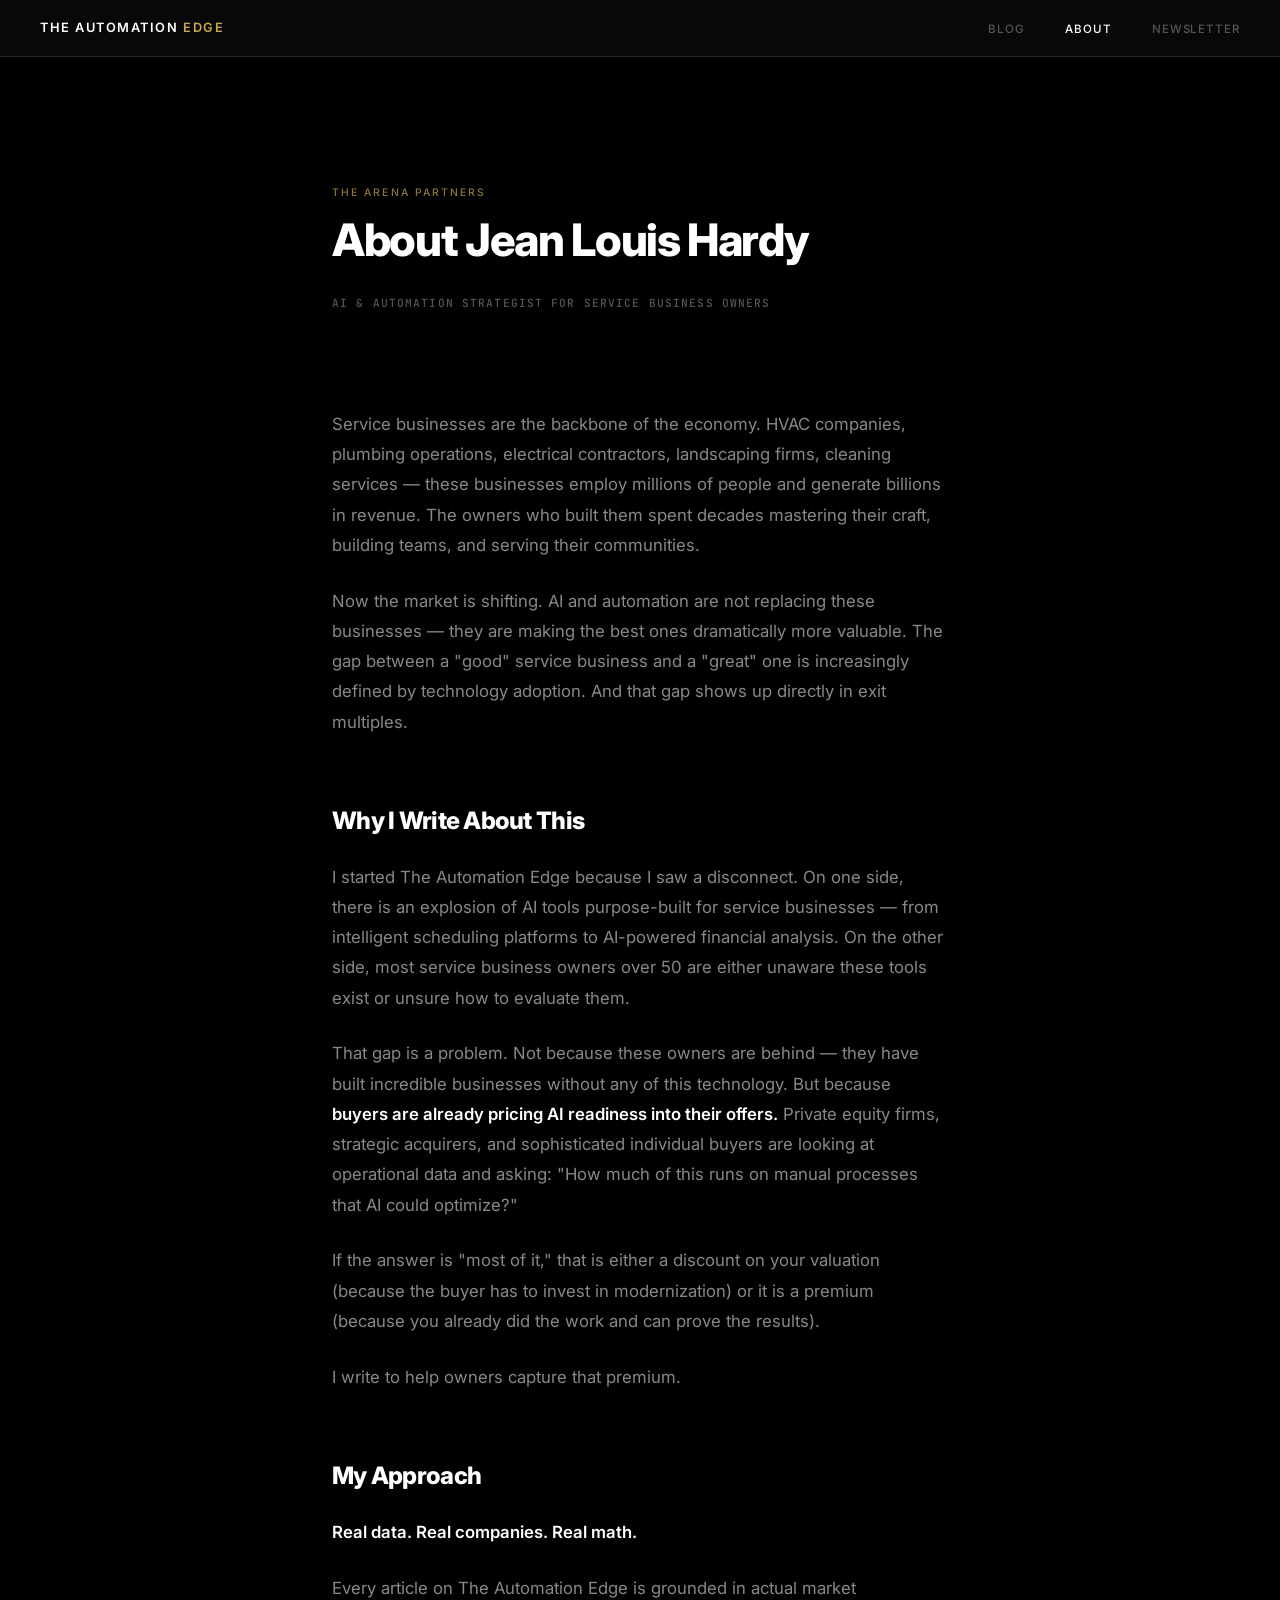
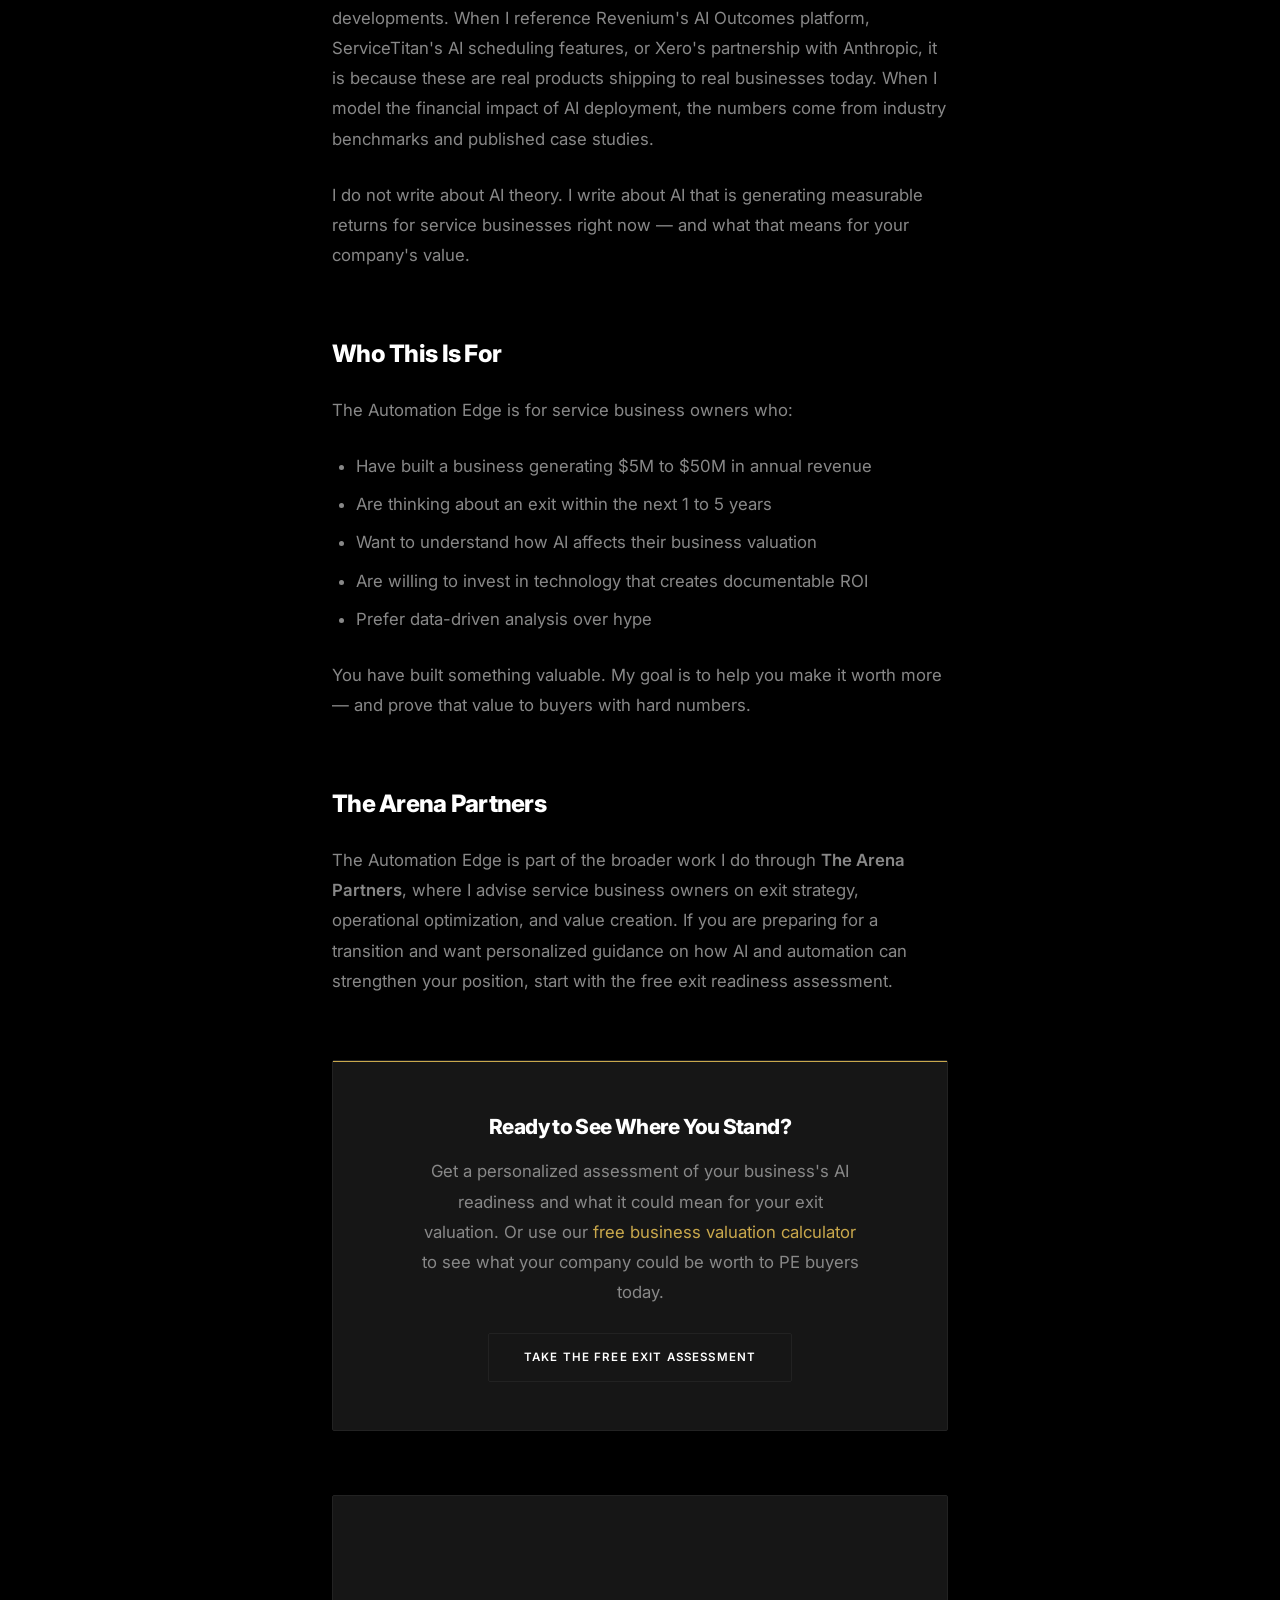
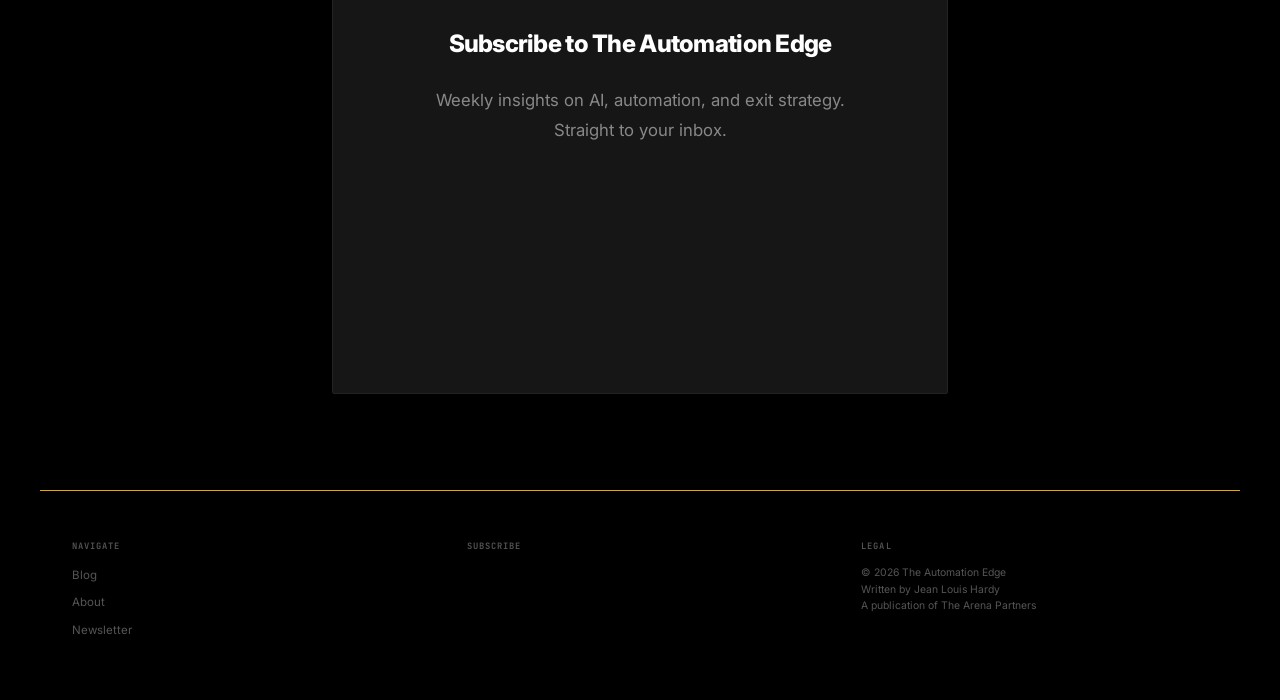
==== commit be1beb5c: "SEO: Add hub conversion links, BreadcrumbList schema, E-E-A-T author sections, llms.txt, sitemap.xml" ====
--- a/about.html
+++ b/about.html
@@ -2,6 +2,8 @@
 <html lang="en">
 <head>
   <meta charset="UTF-8">
+  <meta http-equiv="Cache-Control" content="no-cache, no-store, must-revalidate">
+  <meta http-equiv="Pragma" content="no-cache">
   <meta name="viewport" content="width=device-width, initial-scale=1.0">
   <title>About Jean Louis Hardy — The Automation Edge</title>
   <meta name="description" content="Jean Louis Hardy writes about AI, automation, and exit strategy for service business owners. Learn about the mind behind The Automation Edge.">
@@ -15,7 +17,15 @@
   <meta property="og:url" content="https://vivianashford.github.io/automation-edge/about.html">
   <meta property="og:site_name" content="The Automation Edge">
 
-  <link rel="stylesheet" href="style.css">
+  <!-- Twitter -->
+  <meta name="twitter:card" content="summary_large_image">
+  <meta name="twitter:title" content="About Jean Louis Hardy — The Automation Edge">
+  <meta name="twitter:description" content="AI and automation strategist helping service business owners maximize exit value.">
+
+  <link rel="preconnect" href="https://fonts.googleapis.com">
+  <link rel="preconnect" href="https://fonts.gstatic.com" crossorigin>
+  <link href="https://fonts.googleapis.com/css2?family=Inter:wght@300;400;500;600;700;800;900&family=JetBrains+Mono:wght@400;500;600;700&display=swap" rel="stylesheet">
+  <link rel="stylesheet" href="style.css?v=7">
 
   <!-- Google Analytics -->
   <script async src="https://www.googletagmanager.com/gtag/js?id=G-SDMM90P63D"></script>
@@ -29,11 +39,43 @@
   <script type="application/ld+json">
   {
     "@context": "https://schema.org",
-    "@type": "Person",
-    "name": "Jean Louis Hardy",
+    "@type": "AboutPage",
+    "name": "About Jean Louis Hardy",
     "url": "https://vivianashford.github.io/automation-edge/about.html",
-    "jobTitle": "AI & Automation Strategist",
-    "description": "Helping service business owners leverage AI and automation to increase operational efficiency, drive higher valuations, and achieve premium exits."
+    "description": "AI and automation strategist helping service business owners maximize exit value.",
+    "mainEntity": {
+      "@type": "Person",
+      "name": "Jean Louis Hardy",
+      "url": "https://vivianashford.github.io/automation-edge/about.html",
+      "jobTitle": "AI & Automation Strategist",
+      "description": "Helping service business owners leverage AI and automation to increase operational efficiency, drive higher valuations, and achieve premium exits.",
+      "worksFor": {
+        "@type": "Organization",
+        "name": "The Arena Partners",
+        "url": "https://thearenapartners.com"
+      },
+      "sameAs": ["https://www.linkedin.com/in/jeanlouishardy/"]
+    }
+  }
+  </script>
+  <script type="application/ld+json">
+  {
+    "@context": "https://schema.org",
+    "@type": "BreadcrumbList",
+    "itemListElement": [
+      {
+        "@type": "ListItem",
+        "position": 1,
+        "name": "The Automation Edge",
+        "item": "https://vivianashford.github.io/automation-edge/"
+      },
+      {
+        "@type": "ListItem",
+        "position": 2,
+        "name": "About",
+        "item": "https://vivianashford.github.io/automation-edge/about.html"
+      }
+    ]
   }
   </script>
 </head>
@@ -103,12 +145,12 @@
 
     <h2>The Arena Partners</h2>
 
-    <p>The Automation Edge is part of the broader work I do through <strong>The Arena Partners</strong>, where I advise service business owners on exit strategy, operational optimization, and value creation. If you are preparing for a transition and want personalized guidance on how AI and automation can strengthen your position, that is the place to start.</p>
+    <p>The Automation Edge is part of the broader work I do through <strong><a href="https://thearenapartners.com" target="_blank" rel="noopener">The Arena Partners</a></strong>, where I advise service business owners on <a href="https://thearenapartners.com/blog/business-exit-strategy-service-companies.html" target="_blank" rel="noopener">exit strategy</a>, operational optimization, and value creation. If you are preparing for a transition and want personalized guidance on how AI and automation can strengthen your position, start with the <a href="https://thearenapartners.com/assessment.html" target="_blank" rel="noopener">free exit readiness assessment</a>.</p>
 
     <div class="article-cta" style="margin-top: 4rem;">
       <h3>Ready to See Where You Stand?</h3>
-      <p>Get a personalized assessment of your business's AI readiness and what it could mean for your exit valuation.</p>
-      <a href="https://thearenapartners.com" class="btn" target="_blank" rel="noopener">Visit The Arena Partners</a>
+      <p>Get a personalized assessment of your business's AI readiness and what it could mean for your exit valuation. Or use our <a href="https://thearenapartners.com/calculator.html" target="_blank" rel="noopener" style="color: var(--gold);">free business valuation calculator</a> to see what your company could be worth to PE buyers today.</p>
+      <a href="https://thearenapartners.com/assessment.html" class="btn" target="_blank" rel="noopener">Take the Free Exit Assessment</a>
     </div>
 
     <div class="newsletter-section" style="margin-top: 4rem;">
--- a/style.css
+++ b/style.css
@@ -2,8 +2,7 @@
    The Automation Edge — Apple × Bloomberg
    ============================================ */
 
-/* Fonts */
-@import url('https://fonts.googleapis.com/css2?family=Inter:wght@300;400;500;600;700;800;900&family=JetBrains+Mono:wght@400;500;600;700&display=swap');
+/* Fonts loaded via HTML link tags for reliability */
 
 /* Reset */
 *, *::before, *::after {
@@ -26,8 +25,8 @@
   --text-primary: #FFFFFF;
   --text-secondary: #888888;
   --text-muted: #555555;
-  --font-body: 'Inter', -apple-system, BlinkMacSystemFont, 'Segoe UI', sans-serif;
-  --font-mono: 'JetBrains Mono', 'SF Mono', 'Fira Code', monospace;
+  --font-body: 'Inter', -apple-system, BlinkMacSystemFont, 'Segoe UI', Roboto, sans-serif, -apple-system, BlinkMacSystemFont, 'Segoe UI', sans-serif;
+  --font-mono: 'JetBrains Mono', 'SF Mono', 'Fira Code', Consolas, monospace, 'SF Mono', 'Fira Code', monospace;
   --max-width: 1200px;
   --content-width: 680px;
   --transition: 0.3s cubic-bezier(0.4, 0, 0.2, 1);
@@ -93,6 +92,7 @@
    ============================================ */
 
 .reveal {
+  /* Fallback: visible without JS */
   opacity: 0;
   transform: translateY(24px);
   transition: opacity 0.7s cubic-bezier(0.4, 0, 0.2, 1), transform 0.7s cubic-bezier(0.4, 0, 0.2, 1);
@@ -364,7 +364,7 @@
 .section {
   max-width: var(--max-width);
   margin: 0 auto;
-  padding: 6rem 2rem;
+  padding: 3rem 2rem;
 }
 
 .section-header {
@@ -392,7 +392,7 @@
 
 .post-grid {
   display: grid;
-  grid-template-columns: repeat(auto-fill, minmax(340px, 1fr));
+  grid-template-columns: repeat(auto-fill, minmax(min(320px, 100%), 1fr));
   gap: 1.5rem;
 }
 
@@ -1193,3 +1193,54 @@
     grid-template-columns: 1fr;
   }
 }
+
+/* Mobile: full fix for all mobile issues */
+@media (max-width: 768px) {
+  .reveal {
+    opacity: 1 !important;
+    transform: none !important;
+    transition: none !important;
+  }
+
+  .hero {
+    min-height: auto !important;
+    padding: 6rem 1.5rem 4rem !important;
+  }
+
+  .post-grid {
+    display: flex !important;
+    flex-direction: column !important;
+    gap: 1rem !important;
+  }
+
+  .post-card {
+    width: 100% !important;
+    opacity: 1 !important;
+    transform: none !important;
+  }
+
+  .section {
+    padding: 3rem 1rem !important;
+  }
+
+  .section-header {
+    opacity: 1 !important;
+    transform: none !important;
+  }
+
+  .newsletter-section {
+    opacity: 1 !important;
+    transform: none !important;
+  }
+
+  .newsletter-section iframe {
+    max-width: 100% !important;
+    width: 100% !important;
+  }
+}
+
+/* Substack embed styling */
+.newsletter-section iframe {
+  border-radius: 4px;
+  max-width: 100%;
+}
